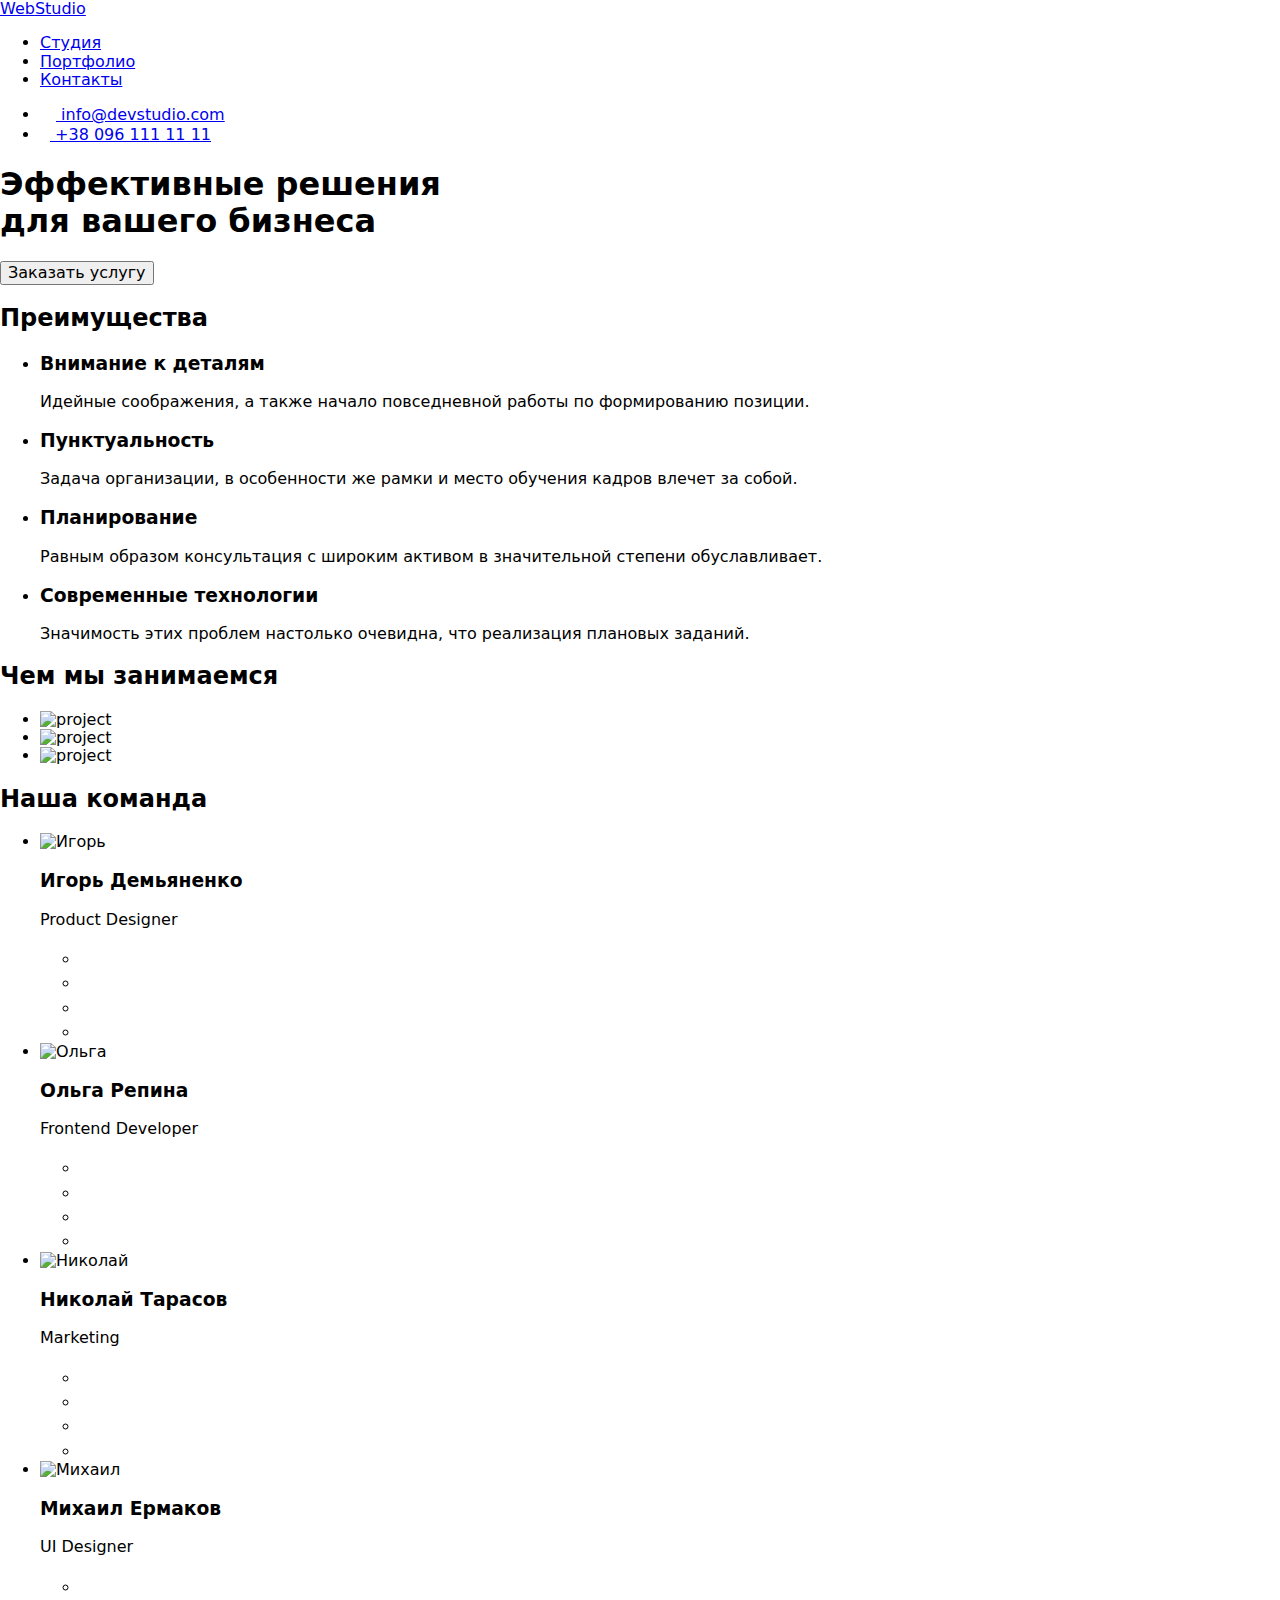
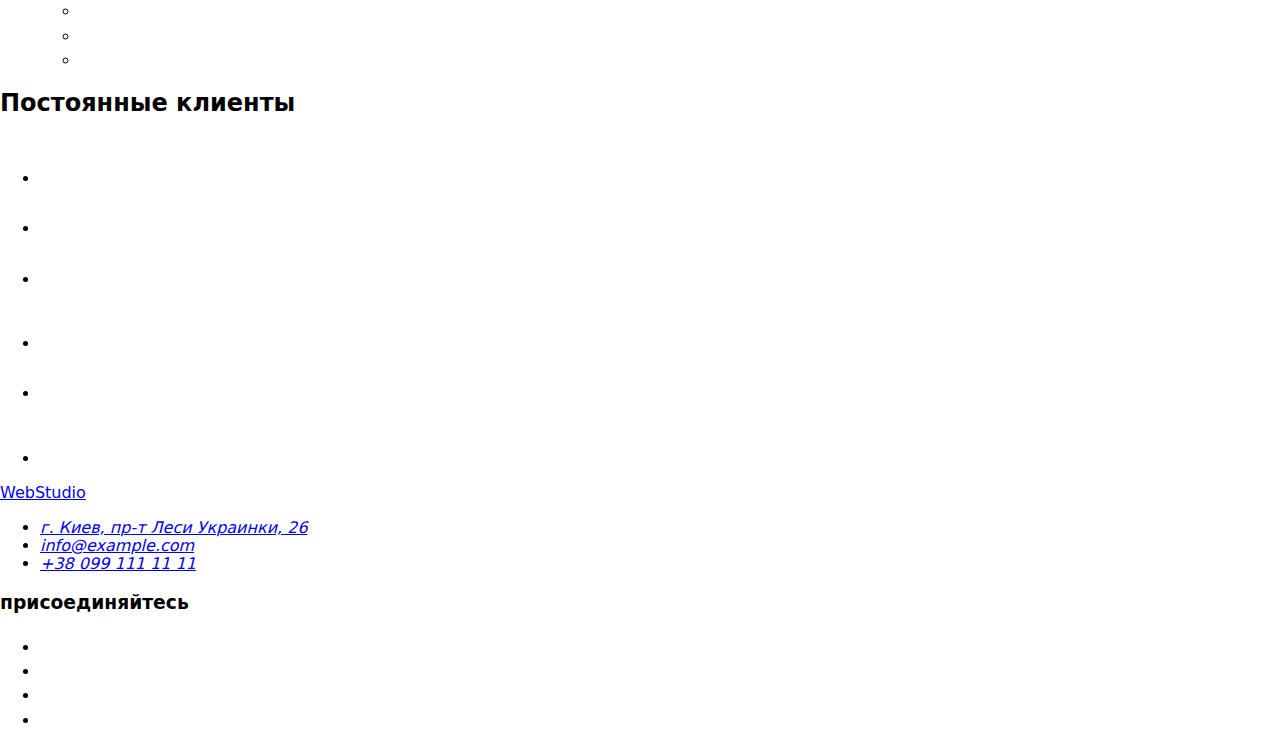
==== index.html @ c68d087f "Add files via upload" ====
<!DOCTYPE html>
<html lang="ru">
  <head>
    <meta charset="UTF-8" />
    <meta http-equiv="X-UA-Compatible" content="IE=edge" />
    <meta name="viewport" content="width=device-width, initial-scale=1.0" />
    <title>Студия</title>
    <link
      rel="stylesheet"
      href="https://cdnjs.cloudflare.com/ajax/libs/modern-normalize/1.0.0/modern-normalize.min.css"
    />
    <link rel="preconnect" href="https://fonts.googleapis.com" />
    <link rel="preconnect" href="https://fonts.gstatic.com" crossorigin />
    <link
      href="https://fonts.googleapis.com/css2?family=Raleway:wght@700&family=Roboto:wght@400;500;700;900&display=swap"
      rel="stylesheet"
    />
    <link rel="stylesheet" href="./css/styles.css" />
  </head>
  <body>
    <!--Header-->
    <header class="header-content">
      <div class="container nav">
        <nav class="header-nav">
          <a lang="en" class="logo" href="./index.html"><span class="logo-web">Web</span>Studio</a>

          <ul class="header-link list">
            <li class="item"><a class="link current" href="./index.html">Студия</a></li>
            <li class="item"><a class="link" href="./portfolio.html">Портфолио</a></li>
            <li class="item"><a class="link" href="./index.html">Контакты</a></li>
          </ul>
        </nav>

        <ul class="contact-link link">
          <li class="item item icon">
            <a class="link" href="mailto:info@devstudio.com">
              <svg class="icon-mail" width="16" height="12">
                <use href="./images/icons.svg#icon-mail"></use>
              </svg>
              info@devstudio.com
            </a>
          </li>

          <li class="item item icon">
            <a class="link" href="tel:+380961111111">
              <svg class="icon-tel" width="10" height="16">
                <use href="./images/icons.svg#icon-smartphone"></use>
              </svg>
              +38 096 111 11 11
            </a>
          </li>
        </ul>
      </div>
    </header>
    <main>
      <!--секция 1-->
      <section class="section hero">
        <div class="container">
          <h1 class="hero-title">
            Эффективные решения <br />
            для вашего бизнеса
          </h1>
          <button class="hero-button" type="button">Заказать услугу</button>
        </div>
      </section>

      <!--секция 2-->

      <!--преимущества-->

      <section class="section skill">
        <h2 class="visually-hidden">Преимущества</h2>

        <div class="container skill">
          <ul class="skill-list list">
            <li class="skill-box">
              <h3 class="skill-title">Внимание к деталям</h3>
              <p class="skill-text">
                Идейные соображения, а также начало повседневной работы по формированию позиции.
              </p>
            </li>

            <li class="skill-box">
              <h3 class="skill-title">Пунктуальность</h3>
              <p class="skill-text">
                Задача организации, в особенности же рамки и место обучения кадров влечет за собой.
              </p>
            </li>

            <li class="skill-box">
              <h3 class="skill-title">Планирование</h3>
              <p class="skill-text">
                Равным образом консультация с широким активом в значительной степени обуславливает.
              </p>
            </li>

            <li class="skill-box">
              <h3 class="skill-title">Современные технологии</h3>
              <p class="skill-text">
                Значимость этих проблем настолько очевидна, что реализация плановых заданий.
              </p>
            </li>
          </ul>
        </div>
      </section>
      <!--секция 3-->
      <section class="section work">
        <div class="container work">
          <h2 class="work-title">Чем мы занимаемся</h2>

          <ul class="work-list list">
            <li class="work-image">
              <img src="./images/img1.jpg" alt="project" width="370" height="294" />
            </li>
            <li class="work-image">
              <img src="./images/img2.jpg" alt="project" width="370" height="294" />
            </li>
            <li class="work-image">
              <img src="./images/img3.jpg" alt="project" width="370" height="294" />
            </li>
          </ul>
        </div>
      </section>

      <!--секция 4-->
      <section class="section team">
        <div class="container">
          <h2 class="work-title">Наша команда</h2>
          <ul class="team-list list">
            <li class="team-worker">
              <img src="./images/photo1.jpg" alt="Игорь" width="270" height="260" />
              <div class="team-context">
                <h3 class="team-name">Игорь Демьяненко</h3>
                <p class="team-job">Product Designer</p>
                <ul class="team-social-icons list">
                  <li>
                    <a class="social-link-icon" href="">
                      <svg class="social-icon" width="20px" height="20px">
                        <use href="./images/icons.svg#icon-instagram"></use>
                      </svg>
                    </a>
                  </li>
                  <li>
                    <a class="social-link-icon" href="">
                      <svg class="social-icon" width="20px" height="20px">
                        <use href="./images/icons.svg#icon-twitter"></use>
                      </svg>
                    </a>
                  </li>
                  <li>
                    <a class="social-link-icon" href="">
                      <svg class="social-icon" width="20px" height="20px">
                        <use href="./images/icons.svg#icon-facebook"></use>
                      </svg>
                    </a>
                  </li>
                  <li>
                    <a class="social-link-icon" href="">
                      <svg class="social-icon" width="20px" height="20px">
                        <use href="./images/icons.svg#icon-linkedin"></use>
                      </svg>
                    </a>
                  </li>
                </ul>
              </div>
            </li>
            <li class="team-worker">
              <img src="./images/photo2.jpg" alt="Ольга" width="270" height="260" />
              <div class="team-context">
                <h3 class="team-name">Ольга Репина</h3>
                <p class="team-job">Frontend Developer</p>
                <ul class="team-social-icons list">
                  <li>
                    <a class="social-link-icon" href="">
                      <svg class="social-icon" width="20px" height="20px">
                        <use href="./images/icons.svg#icon-instagram"></use>
                      </svg>
                    </a>
                  </li>
                  <li>
                    <a class="social-link-icon" href="">
                      <svg class="social-icon" width="20px" height="20px">
                        <use href="./images/icons.svg#icon-twitter"></use>
                      </svg>
                    </a>
                  </li>
                  <li>
                    <a class="social-link-icon" href="">
                      <svg class="social-icon" width="20px" height="20px">
                        <use href="./images/icons.svg#icon-facebook"></use>
                      </svg>
                    </a>
                  </li>
                  <li>
                    <a class="social-link-icon" href="">
                      <svg class="social-icon" width="20px" height="20px">
                        <use href="./images/icons.svg#icon-linkedin"></use>
                      </svg>
                    </a>
                  </li>
                </ul>
              </div>
            </li>
            <li class="team-worker">
              <img src="./images/photo3.jpg" alt="Николай" width="270" height="260" />
              <div class="team-context">
                <h3 class="team-name">Николай Тарасов</h3>
                <p class="team-job">Marketing</p>
                <ul class="team-social-icons list">
                  <li>
                    <a class="social-link-icon" href="">
                      <svg class="social-icon" width="20px" height="20px">
                        <use href="./images/icons.svg#icon-instagram"></use>
                      </svg>
                    </a>
                  </li>
                  <li>
                    <a class="social-link-icon" href="">
                      <svg class="social-icon" width="20px" height="20px">
                        <use href="./images/icons.svg#icon-twitter"></use>
                      </svg>
                    </a>
                  </li>
                  <li>
                    <a class="social-link-icon" href="">
                      <svg class="social-icon" width="20px" height="20px">
                        <use href="./images/icons.svg#icon-facebook"></use>
                      </svg>
                    </a>
                  </li>
                  <li>
                    <a class="social-link-icon" href="">
                      <svg class="social-icon" width="20px" height="20px">
                        <use href="./images/icons.svg#icon-linkedin"></use>
                      </svg>
                    </a>
                  </li>
                </ul>
              </div>
            </li>
            <li class="team-worker">
              <img src="./images/photo4.jpg" alt="Михаил" width="270" height="260" />
              <div class="team-context">
                <h3 class="team-name">Михаил Ермаков</h3>
                <p class="team-job">UI Designer</p>
                <ul class="team-social-icons list">
                  <li>
                    <a class="social-link-icon" href="">
                      <svg class="social-icon" width="20" height="20">
                        <use href="./images/icons.svg#icon-instagram"></use>
                      </svg>
                    </a>
                  </li>
                  <li>
                    <a class="social-link-icon" href="">
                      <svg class="social-icon" width="20" height="20">
                        <use href="./images/icons.svg#icon-twitter"></use>
                      </svg>
                    </a>
                  </li>
                  <li>
                    <a class="social-link-icon" href="">
                      <svg class="social-icon" width="20" height="20">
                        <use href="./images/icons.svg#icon-facebook"></use>
                      </svg>
                    </a>
                  </li>
                  <li>
                    <a class="social-link-icon" href="">
                      <svg class="social-icon" width="20" height="20">
                        <use href="./images/icons.svg#icon-linkedin"></use>
                      </svg>
                    </a>
                  </li>
                </ul>
              </div>
            </li>
          </ul>
        </div>
      </section>

      <section class="section clients">
        <div class="container">
          <h2 class="work-title">Постоянные клиенты</h2>
          <ul class="list clients-icon-list">
            <li class="clients-icon-item">
              <a class="clients-icon-link" href="" aria-label="icon-company1">
                <svg class="clients-icon" width="41" height="46">
                  <use href="./images/icons.svg#icon-company1"></use>
                </svg>
              </a>
            </li>
            <li class="clients-icon-item">
              <a class="clients-icon-link" href="" aria-label="icon-company2"
                ><svg class="clients-icon" width="41" height="46">
                  <use href="./images/icons.svg#icon-company2"></use>
                </svg>
              </a>
            </li>
            <li class="clients-icon-item">
              <a class="clients-icon-link" href="" aria-label="icon-company3"
                ><svg class="clients-icon" width="41" height="46">
                  <use href="./images/icons.svg#icon-company3"></use>
                </svg>
              </a>
            </li>
            <li class="clients-icon-item">
              <a class="clients-icon-link" href="" aria-label="icon-company4"
                ><svg class="clients-icon" width="106" height="60">
                  <use href="./images/icons.svg#icon-company4"></use>
                </svg>
              </a>
            </li>
            <li class="clients-icon-item">
              <a class="clients-icon-link" href="" aria-label="icon-company5"
                ><svg class="clients-icon" width="41" height="46">
                  <use href="./images/icons.svg#icon-company5"></use>
                </svg>
              </a>
            </li>
            <li class="clients-icon-item">
              <a class="clients-icon-link" href="" aria-label="icon-company6"
                ><svg class="clients-icon" width="106" height="60">
                  <use href="./images/icons.svg#icon-company6"></use>
                </svg>
              </a>
            </li>
          </ul>
        </div>
      </section>

    </main>

    <!--Footer-->
    <footer class="footer-content">
      <div class="footer-container">
      <div class="footer-adress">
        <a lang="en" class="logo" href="./index.html"><span class="logo-web">Web</span>Studio</a>
        <address class="address">
          <ul class="footer-link list">
            <li class="item">
              <a
                class="map-link"
                href="https://goo.gl/maps/piqngm7oDQpEDh6u6"
                target="_blank"
                rel="noopener nofollow noreferrer"
                >г. Киев, пр-т Леси Украинки, 26
              </a>
            </li>
            <li class="item">
              <a class="link" href="mailto:info@example.com">info@example.com</a>
            </li>
            <li class="item"><a class="link" href="tel:+380991111111">+38 099 111 11 11</a></li>
          </ul>
        </address>
      </div>

        <div class="footer-social-thumb">
          <h3 class="footer-social-title">присоединяйтесь</h3>
          <ul class="footer-social-links list">
            <li class="footer-social-link">
              <a class="footer-link-icon" href="">
                <svg class="social-icon" width="20px" height="20px">
                  <use href="./images/icons.svg#icon-instagram"></use>
                </svg>
              </a>
            </li>
            <li class="footer-social-link">
              <a class="footer-link-icon" href="">
                <svg class="social-icon" width="20px" height="20px">
                  <use href="./images/icons.svg#icon-twitter"></use>
                </svg>
              </a>
            </li>
            <li class="footer-social-link">
              <a class="footer-link-icon" href="">
                <svg class="social-icon" width="20px" height="20px">
                  <use href="./images/icons.svg#icon-facebook"></use>
                </svg>
              </a>
            </li>
            <li class="footer-social-link">
              <a class="footer-link-icon" href="" aria-label="icon-linkedin">
                <svg class="social-icon" width="20px" height="20px">
                  <use href="./images/icons.svg#icon-linkedin"></use>
                </svg>
              </a>
            </li>
          </ul>
        </div>

      </div>
    </footer>
  </body>
</html>
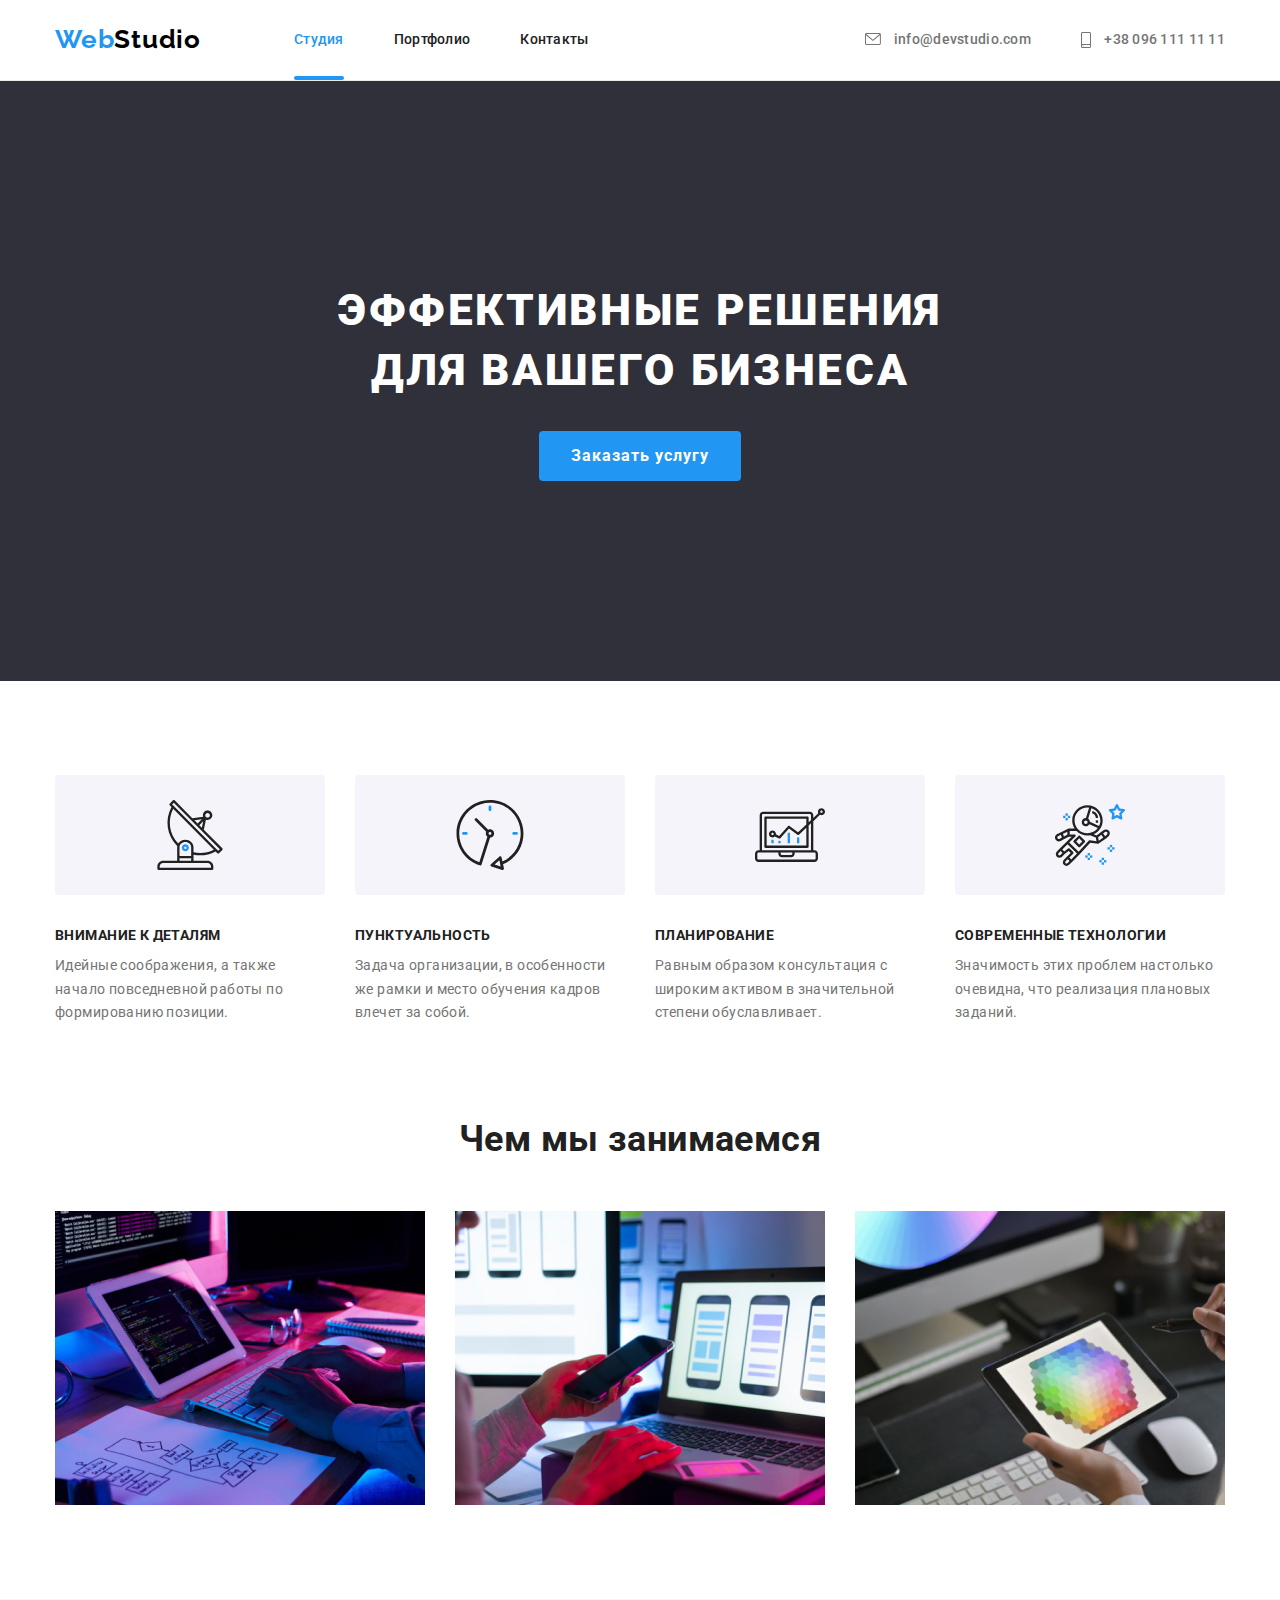
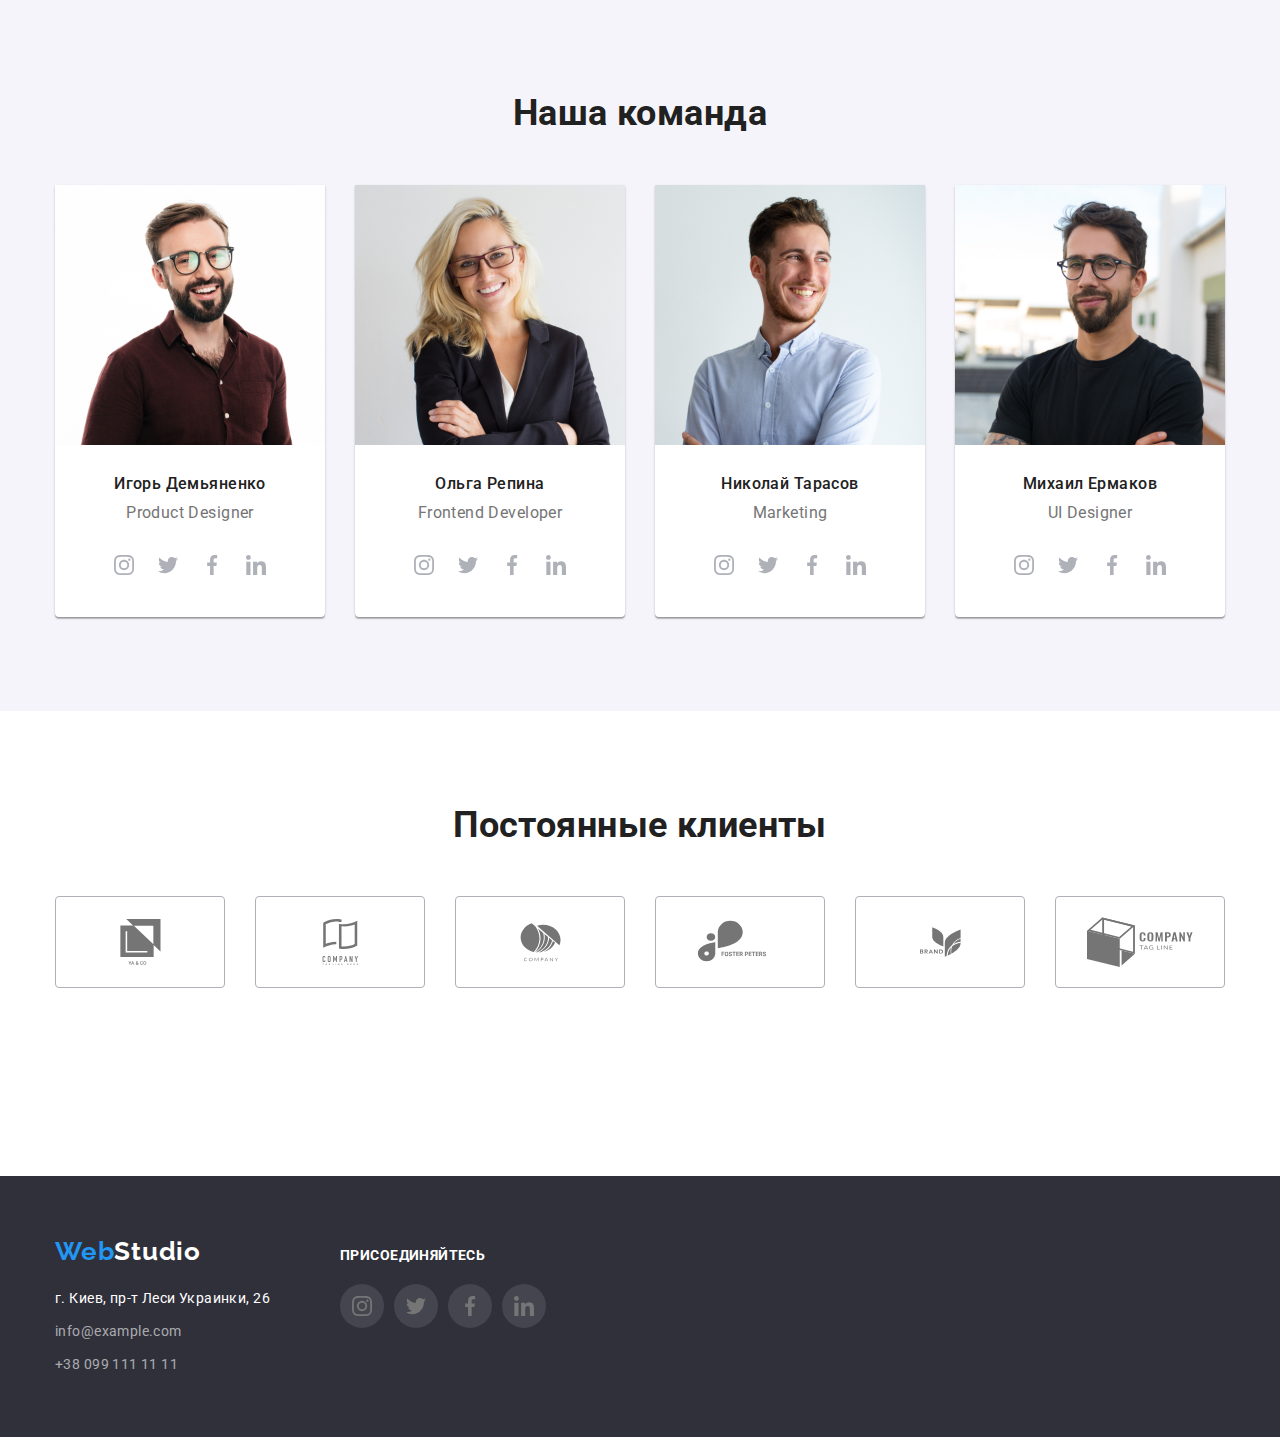
==== commit 25d57fd8: "зробив підкреслювання" ====
--- a/index.html
+++ b/index.html
@@ -25,7 +25,7 @@
           <a lang="en" class="logo" href="./index.html"><span class="logo-web">Web</span>Studio</a>
 
           <ul class="header-link list">
-            <li class="item"><a class="link current" href="./index.html">Студия</a></li>
+            <li class="item is-active"><a class="link current" href="./index.html">Студия</a></li>
             <li class="item"><a class="link" href="./portfolio.html">Портфолио</a></li>
             <li class="item"><a class="link" href="./index.html">Контакты</a></li>
           </ul>
--- a/css/styles.css
+++ b/css/styles.css
@@ -0,0 +1,763 @@
+:root {
+    --primary-text-color: #757575;
+    --secondary-text-color: #ffffff;
+    --title-text-color: #212121;
+    --first-bcg-color: #2f303a;
+    --second-bcg-color: #f5f4fa;
+    --link-color: #2196f3;
+    --third-text-color: rgba(255, 255, 255, 0.6);
+    --first-logo-color: #2196f3;
+    --second-logo-color: #000000;
+    --main-border-color: #ececec;
+    --secondary-border-color: #eeeeee;
+    --main-icon-color: #afb1b8;
+}
+
+
+body {
+    font-family: 'Roboto', sans-serif;
+    font-size: 14px;
+    letter-spacing: 0.03em;
+    background-color: var(--secondary-text-color);
+    color: var(--primary-text-color);
+}
+
+
+
+
+h1,
+h2,
+h3,
+h4,
+h5,
+h6,
+p {
+    margin-top: 0;
+    margin-bottom: 0;
+}
+
+img {
+    display: block;
+    max-width: 100%;
+    height: auto;
+}
+
+
+.list {
+    list-style: none;
+    padding-left: 0;
+    margin: 0;
+}
+
+.link {
+    text-decoration: none;
+}
+
+/* container */
+
+.container {
+    width: 1200px;
+    margin: 0 auto;
+    padding: 0 15px;
+}
+
+/* section */
+.section {
+    padding-top: 94px;
+    padding-bottom: 94px;
+}
+
+/* header */
+
+.header-content {
+    border-bottom: 1px solid var(--main-border-color);
+}
+
+.header-content .logo {
+
+    font-family: 'Raleway';
+    font-weight: 700;
+    font-size: 26px;
+    line-height: 1.19;
+    /* identical to box height */
+    letter-spacing: 0.03em;
+    text-decoration: none;
+    color: var(--second-logo-color);
+    margin-right: 93px;
+    padding-top: 24px;
+    padding-bottom: 25px;
+}
+
+
+.logo-web {
+    color: var(--first-logo-color);
+    
+}
+
+.header-nav {
+    display: flex;
+    margin-right: auto;
+ 
+  
+    }
+
+
+.container.nav {
+    display: flex;
+    align-items: center;
+}
+
+
+.header-link {
+    align-items: center;
+    display: flex;
+    
+}
+
+.header-link,
+.contact-link {
+    list-style: none;
+}
+
+
+.header-content .link :hover,
+.header-content .link :focus{
+    color: var(--link-color);
+}
+
+
+.header-link .link {
+    display: block;
+    text-decoration: none;
+    font-weight: 500;
+
+    line-height: 1.14;
+    letter-spacing: 0.02em;
+    color: var(--title-text-color);
+    margin-right: auto;
+    padding-top: 32px;
+    padding-bottom: 32px;
+    
+}
+
+
+.header-link .link.current {
+    color: var(--link-color);
+    
+}
+
+.header-link>.item.item:nth-child(-n+2) {
+    margin-right: 50px;
+}
+
+.item.is-active {
+    position: relative;
+  }
+
+.contact-link {
+    display: flex;
+    padding-left: 0px;
+    margin: 0px;
+    align-items: center
+
+   }
+
+.contact-link .link {
+    display: block;
+    text-decoration: none;
+    font-weight: 500;
+
+    line-height: 1.14;
+    letter-spacing: 0.02em;
+  color: var(--primary-text-color);
+    
+}
+
+.contact-link>.item.item:nth-child(1) {
+    margin-right: 50px;
+}
+
+.icon-mail {
+    vertical-align: -1px;
+
+    width: 16px;
+    height: 12px;
+    margin-right: 10px;
+    fill: currentColor;
+
+}
+
+  
+  .icon-tel {
+    vertical-align: bottom;
+
+    width: 10px;
+
+    height: 16px;
+    margin-right: 10px;
+    fill: currentColor;
+}
+
+.link.current::after {
+    position: absolute;
+    content: '';
+  
+    bottom: 0px;
+    left: 0;
+    border-radius: 2px;
+  
+    width: 100%;
+    height: 4px;
+  
+    background-color: var(--link-color);
+  }
+
+
+ 
+
+/* main */
+.visually-hidden {
+    position: absolute;
+    width: 1px;
+    height: 1px;
+    margin: -1px;
+    border: 0;
+    padding: 0;
+
+    white-space: nowrap;
+    clip-path: inset(100%);
+    clip: rect(0 0 0 0);
+    overflow: hidden;
+}
+
+/* buttons */
+
+
+.buttons {
+    list-style: none;
+    display: flex;
+    justify-content: center;
+    margin-bottom: 50px;
+}
+
+.buttons>.item:nth-child(n + 2) {
+    margin-left: 8px;
+}
+
+
+.buttons .button {
+    cursor: pointer;
+    text-decoration: none;
+    font-family: inherit;
+    font-style: normal;
+    font-weight: 500;
+    font-size: 16px;
+    line-height: 1.62;
+    border-radius: 4px;
+    border: transparent;
+
+    text-align: center;
+   
+    background-color: var(--second-bcg-color);
+    color: var(--title-text-color);
+}
+
+
+.buttons .button:hover,
+.buttons .button:focus {
+    background-color: var(--link-color);
+    color: var(--secondary-text-color);
+}
+
+.buttons .button.active {
+    background-color: var(--link-color);
+        color: var(--secondary-text-color);
+}
+
+.button.active {
+    width: 73px;
+    height: 38px;
+    left: 495px;
+    top: 174px;
+}
+
+.button.web {
+    width: 128px;
+    height: 38px;
+    left: 576px;
+    top: 174px;
+}
+
+.button.app {
+    width: 145px;
+    height: 38px;
+    left: 712px;
+    top: 174px;
+}
+
+.button.design {
+    width: 103px;
+    height: 38px;
+    left: 865px;
+    top: 174px;
+}
+
+.button.marketing {
+    width: 130px;
+    height: 38px;
+    left: 976px;
+    top: 174px;
+}
+
+/* projects */
+
+
+
+.project-list {
+    list-style: none;
+    display: flex;
+    flex-wrap: wrap;
+}
+
+.project-card {
+ width: 370px;
+}
+
+.project-card:nth-child(-n + 6) {
+    margin-bottom: 30px;
+}
+
+
+.project-card:nth-child(3n + 2) {
+    margin-left: 30px;
+    margin-right: 30px;
+}
+
+.project-title {
+    margin-bottom: 4px;
+    margin-right: auto;
+    font-size: 18px;
+    line-height: 2;
+    letter-spacing: 0.06em;
+    color: var(--title-text-color);
+}
+
+.project-box {
+    padding: 20px 24px;
+    border: 1px solid var(--secondary-border-color);
+    border-top: none;
+}
+
+.project-text {
+    margin-right: auto;
+    font-size: 16px;
+    line-height: 1.87;
+    
+    
+}
+
+.section.hero {
+    background-color: #2f303a;
+    text-align: center;
+    padding: 200px 0;
+    max-width: 1600px;
+    
+    margin-left: auto;
+    margin-right: auto;
+    background-image: linear-gradient(rgba(47, 48, 58, 0.4), rgba(47, 48, 58, 0.4)), url(https://github.com/MicRedd1985/goit-markup-hw-04/blob/main/images/Img.jpg?raw=true ); 
+  
+    background-repeat: no-repeat;
+    background-position: center;
+    background-size: cover;
+  
+}
+
+.hero .hero-title {
+    margin-bottom: 30px;
+    font-weight: 900;
+    font-size: 44px;
+    line-height: 1.36;
+   
+    text-align: center;
+    letter-spacing: 0.06em;
+    text-transform: uppercase;
+    color: var(--secondary-text-color);
+}
+
+
+.hero .hero-button {
+    cursor: pointer;
+    font-weight: 700;
+    font-size: 16px;
+    line-height: 1.87;
+    /* identical to box height, or 188% */
+    padding: 10px 32px;
+    
+   
+
+
+    align-items: center;
+    text-align: bcenter;
+    letter-spacing: 0.06em;
+    color: var(--secondary-text-color);
+    background-color: var(--link-color);
+    border-radius: 4px;
+    border: none;
+}
+
+
+.hero-button:hover,
+.hero-button:focus {
+    background-color: #188ce8;
+    box-shadow: 0px 4px 4px rgba(0, 0, 0, 0.15);
+
+}
+
+/* skills */
+
+.skill-list {
+    list-style: none;
+    display: flex;
+}
+
+.skill-box::before {
+    content: '';
+    display: inline-block;
+    width: 270px;
+    height: 120px;
+    margin-bottom: 30px;
+  
+  
+    border-radius: 4px;
+    background-color: var(--second-bcg-color);
+  
+  
+    background-repeat: no-repeat;
+    background-position: center;
+  }
+  
+  
+  .skill-box:nth-child(1)::before {
+    background-image: url(../images/antenna.svg);
+  }
+  
+  
+  .skill-box:nth-child(2)::before {
+    background-image: url(../images/clock.svg);
+  }
+  
+  
+  .skill-box:nth-child(3)::before {
+    background-image: url(../images/diagram.svg);
+  }
+  
+  
+  .skill-box:nth-child(4)::before {
+    background-image: url(../images/astronaut.svg);
+  }
+  
+
+.skill-box:not(:last-child) {
+    margin-right: 30px;
+}
+
+.skill-list .skill-title {
+    margin-bottom: 10px;
+
+    font-size: 14px;
+    line-height: 1.14;
+    
+    text-transform: uppercase;
+    color: var(--title-text-color);
+}
+
+
+.skill-list .skill-text {
+     
+    line-height: 1.71;
+
+   }
+
+
+.work-title {
+       font-weight: 700;
+       font-size: 36px;
+       line-height: 1.16;
+       text-align: center;
+        margin-bottom: 50px;
+
+       color: var(--title-text-color);
+   }
+
+
+/* works */
+
+.section.work {
+    padding-top: 0;
+}
+
+.work-list {
+    list-style: none;
+    display: flex;
+}
+.work-image:nth-child(2) {
+    margin-right: 30px;
+    margin-left: 30px;
+}
+
+
+  /* team */
+
+
+.team {
+    background-color: var(--second-bcg-color);
+}
+
+
+.team .team-list {
+    list-style: none;
+    display: flex;
+}
+
+.team-worker {
+    border-radius: 0px 0px 4px 4px;
+    box-shadow: 0px 1px 3px rgba(0, 0, 0, 0.12), 0px 1px 1px rgba(0, 0, 0, 0.14),
+        0px 2px 1px rgba(0, 0, 0, 0.2);
+    background-color: var(--secondary-text-color);
+}
+
+.team-worker:nth-child(-n + 3) {
+    margin-right: 30px;
+}
+
+.team-context {
+    padding-top: 30px;
+    padding-bottom: 30px;
+}
+
+.team .team-title {
+    margin-bottom: 50px;
+    font-weight: 700;
+    font-size: 36px;
+    line-height: 1.16;
+    text-align: center;
+    letter-spacing: 0.03em;
+    color: var(--title-text-color);
+}
+
+
+
+.team .team-name {
+    font-weight: 500;
+    font-size: 16px;
+    line-height: 1.18;
+    /* identical to box height */
+    text-align: center;
+    color: var(--title-text-color);
+    margin-top: 0;
+    margin-bottom: 10px;
+}
+
+
+.team .team-job {
+    
+    font-size: 16px;
+    line-height: 1.18;
+    /* identical to box height */
+
+
+    text-align: center;
+    
+}
+
+.team-social-icons {
+    display: flex;
+    
+    height: 44px;
+    margin-top: 20px;
+    
+    padding: 0;
+    justify-content: center;
+  }
+  .social-link-icon {
+    display: flex;
+    justify-content: center;
+    align-items: center;
+    width: 44px;
+    height: 44px;
+    border-radius: 50%;
+    color: var(--main-icon-color);
+    
+  }
+  .social-icon {
+    fill: currentColor;
+  }
+  .social-link-icon:hover,
+  .social-link-icon:focus {
+    background-color: #2196f3;
+    color: #ffffff;
+  }
+
+  /*our clients*/
+
+  .clients-icon-list {
+    display: flex;
+    font-size: 36px;
+    line-height: 1.16;
+    margin-top: 50px;
+    margin-bottom: 94px;
+    padding: 0;
+    text-align: center;
+  }
+  .clients-icon-item:not(:last-child) {
+    margin-right: 30px;
+  }
+
+  .clients-icon-link {
+    display: flex;
+    box-sizing: border-box;
+    justify-content: center;
+    align-items: center;
+    width: 170px;
+    height: 92px;
+    border: 1px solid #afb1b8;
+    border-radius: 4px;
+    color: var(----main-icon-color);
+  }
+  .clients-icon {
+    fill: currentColor;
+  }
+  .clients-icon-link:hover,
+  .clients-icon-link:focus {
+    color: var(--secondary-text-color);
+    background-color: var(--link-color);
+  }
+ 
+
+  
+/* footer */
+
+
+.footer-link {
+    list-style: none;
+}
+.footer-content {
+    padding-top: 60px;
+    padding-bottom: 60px;
+    background-color: var(--first-bcg-color);
+    display: flex
+}
+
+.footer-container {
+    width: 1200px;
+    margin: 0 auto;
+    padding: 0 15px;
+    display: flex;
+    align-items: baseline;
+}
+
+
+
+.footer-link .link:hover,
+.footer-link .link:focus {
+    color: var(--link-color);
+}
+
+
+.address {
+    font-style: normal;
+    }
+
+
+.footer-link .link {
+    text-decoration: none;
+   display: flex;
+    
+    line-height: 1.71;
+   
+    color: rgba(255, 255, 255, 0.6);
+}
+
+.footer-link>.item:nth-child(-n + 2) {
+    margin-bottom: 9px;;
+}
+
+.map-link {
+    text-decoration: none;
+    font-weight: 400;
+    font-size: 14px;
+    line-height: 1.71;
+    letter-spacing: 0.03em;
+    color: var(--secondary-text-color);
+}
+
+
+
+
+
+.footer-content {
+    background-color: var(--first-bcg-color);
+}
+
+
+.footer-content .logo {
+    font-family: 'Raleway';
+    font-weight: 700;
+    font-size: 26px;
+    line-height: 1.19;
+    letter-spacing: 0.03em;
+    color: var(--secondary-text-color);
+    text-decoration: none;
+    display: inline-flex;
+    margin-bottom: 20px;
+}
+
+.btm-port .active {
+    background-color: var(--link-color);
+    color: var(--secondary-text-color);
+  }
+  
+.footer-social-thumb {
+    margin-left: 70px;
+  }
+  .footer-social-title {
+    font-weight: 700;
+    
+    font-size: 14px;
+    line-height: 1.14;
+    color: var(--secondary-text-color); 
+    margin-bottom: 20px;
+    text-transform: uppercase;
+  }
+  .footer-social-links {
+    display: flex;
+    width: 206px;
+    height: 44px;
+    align-items: baseline;
+    padding: 0;
+    justify-content: center;
+    
+  }
+  .footer-link-icon {
+    display: flex;
+    justify-content: center;
+    align-items: center;
+    width: 44px;
+    height: 44px;
+    border-radius: 50%;
+    color: var(----main-icon-color); 
+    background-color: rgba(255, 255, 255, 0.1);
+      }  
+      
+    .footer-social-link:not(:last-child) {
+    margin-right: 10px;
+  }
+  .footer-link-icon:hover,
+  .footer-link-icon:focus {
+    background-color: #2196f3;
+    color: #ffffff;
+  }
+
+  
+  
+  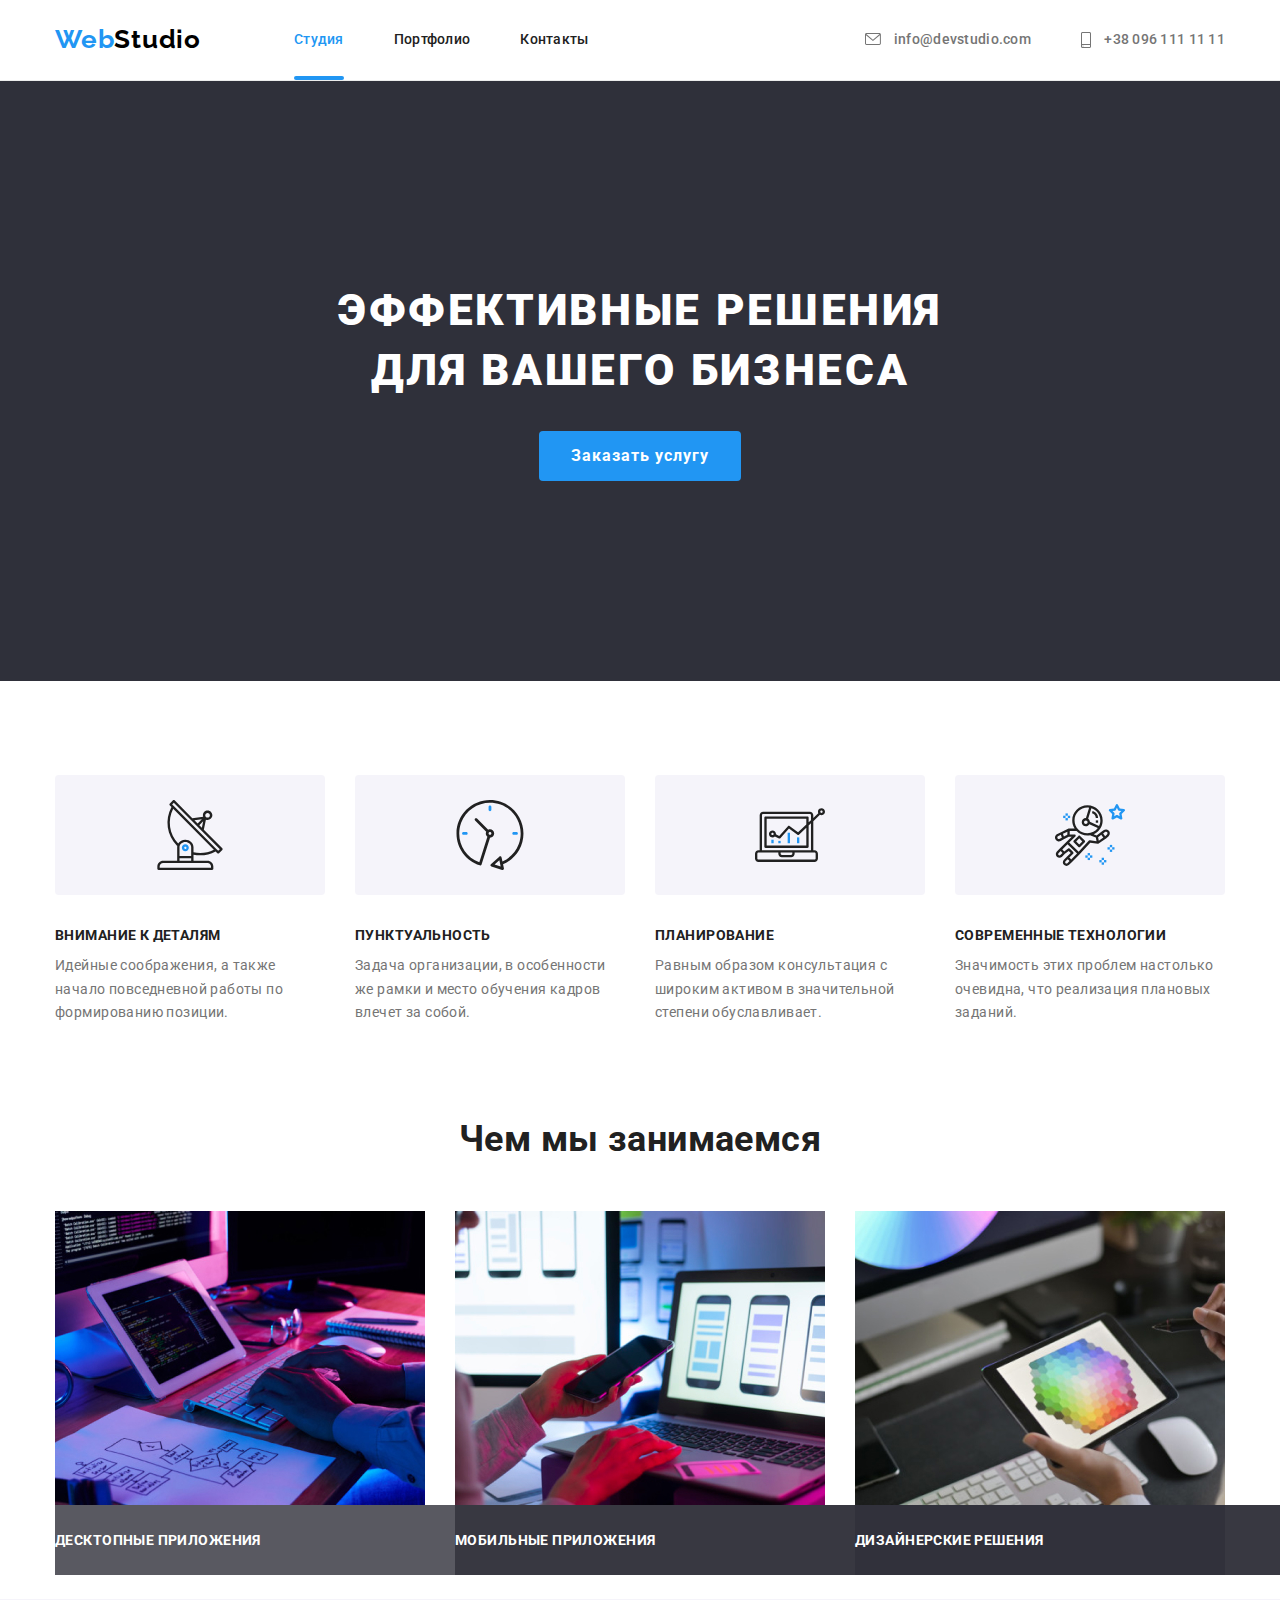
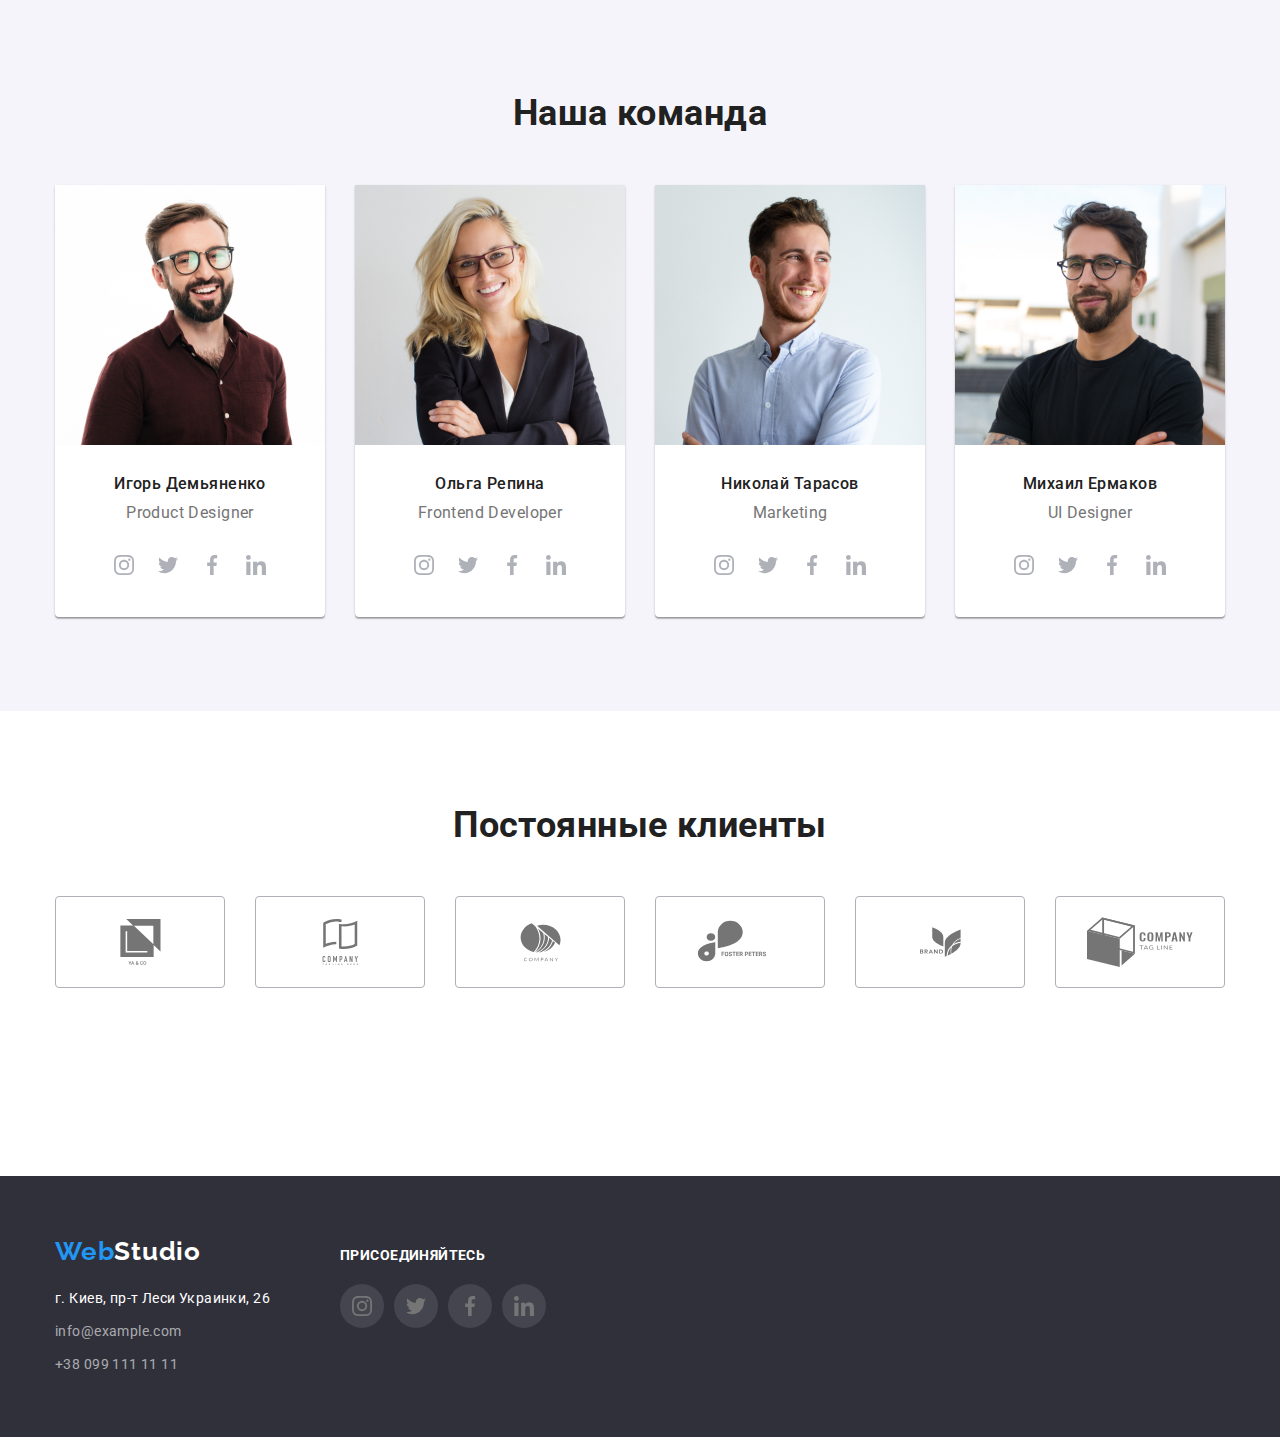
==== commit 43e8e481: "зміни" ====
--- a/index.html
+++ b/index.html
@@ -60,7 +60,19 @@
             Эффективные решения <br />
             для вашего бизнеса
           </h1>
-          <button class="hero-button" type="button">Заказать услугу</button>
+          <button class="hero-button" type="button" data-modal-open>Заказать услугу</button>
+        </div>
+        <div class="backdrop is-hidden" data-modal>
+          <div class="modal">
+            <button class="modal-button" type="button" data-modal-close>
+              <svg width="11" height="11" class="icon-close">
+                <use href="./images/close-icon.svg"></use>
+              </svg>
+            </button>
+            <p class="modal-text">
+              hello world
+            </p>
+          </div>
         </div>
       </section>
 
@@ -111,12 +123,15 @@
           <ul class="work-list list">
             <li class="work-image">
               <img src="./images/img1.jpg" alt="project" width="370" height="294" />
+              <p class="work-text">Десктопные приложения</p>
             </li>
             <li class="work-image">
               <img src="./images/img2.jpg" alt="project" width="370" height="294" />
+              <p class="work-text">Мобильные приложения</p>
             </li>
             <li class="work-image">
               <img src="./images/img3.jpg" alt="project" width="370" height="294" />
+              <p class="work-text">Дизайнерские решения</p>
             </li>
           </ul>
         </div>
@@ -334,26 +349,26 @@
     <!--Footer-->
     <footer class="footer-content">
       <div class="footer-container">
-      <div class="footer-adress">
-        <a lang="en" class="logo" href="./index.html"><span class="logo-web">Web</span>Studio</a>
-        <address class="address">
-          <ul class="footer-link list">
-            <li class="item">
-              <a
-                class="map-link"
-                href="https://goo.gl/maps/piqngm7oDQpEDh6u6"
-                target="_blank"
-                rel="noopener nofollow noreferrer"
-                >г. Киев, пр-т Леси Украинки, 26
-              </a>
-            </li>
-            <li class="item">
-              <a class="link" href="mailto:info@example.com">info@example.com</a>
-            </li>
-            <li class="item"><a class="link" href="tel:+380991111111">+38 099 111 11 11</a></li>
-          </ul>
-        </address>
-      </div>
+        <div class="footer-adress">
+          <a lang="en" class="logo" href="./index.html"><span class="logo-web">Web</span>Studio</a>
+          <address class="address">
+            <ul class="footer-link list">
+              <li class="item">
+                <a
+                  class="map-link"
+                  href="https://goo.gl/maps/piqngm7oDQpEDh6u6"
+                  target="_blank"
+                  rel="noopener nofollow noreferrer"
+                  >г. Киев, пр-т Леси Украинки, 26
+                </a>
+              </li>
+              <li class="item">
+                <a class="link" href="mailto:info@example.com">info@example.com</a>
+              </li>
+              <li class="item"><a class="link" href="tel:+380991111111">+38 099 111 11 11</a></li>
+            </ul>
+          </address>
+        </div>
 
         <div class="footer-social-thumb">
           <h3 class="footer-social-title">присоединяйтесь</h3>
@@ -390,6 +405,8 @@
         </div>
 
       </div>
+
     </footer>
+    <script src="./js/modal.js"></script>
   </body>
 </html>
--- a/css/styles.css
+++ b/css/styles.css
@@ -489,6 +489,29 @@
        color: var(--title-text-color);
    }
 
+   .work-list {
+    position: relative;
+  }
+  
+  .work-text {
+    position: absolute;
+  
+    display: flex;
+   
+    align-items: center;
+  
+  
+    width: 100%;
+    min-height: 70px;
+  
+    font-weight: 700;
+    line-height: 1.14px;
+  
+    text-transform: uppercase;
+  
+    color: var(--secondary-text-color);
+    background: rgba(47, 48, 58, 0.8);
+  }
 
 /* works */
 
@@ -759,5 +782,88 @@
   }
 
   
-  
-  +  /* modal button*/
+
+  .modal {
+    position: absolute;
+  
+    top: 0;
+    left: 0;
+    top: 50%;
+    left: 50%;
+    transform: translate(-50%, -50%);
+  
+    min-width: 528px;
+    min-height: 581px;
+  
+    padding: 40px;
+  
+    background-color: var(--secondary-text-color);
+    box-shadow: 0px 1px 3px rgba(0, 0, 0, 0.12), 0px 1px 1px rgba(0, 0, 0, 0.14),
+      0px 2px 1px rgba(0, 0, 0, 0.2);
+    border-radius: 4px;
+  }
+
+  
+  
+  .icon-close {
+    position: absolute;
+    top: 0;
+    right: 0;
+
+    transform: translate(-8px, 8px);
+
+    display: flex;
+    align-items: center;
+    justify-content: center;
+    width: 30px;
+    height: 30px;
+    padding: 0;
+    border: 1px solid rgba(0, 0, 0, 0.1);
+    border-radius: 50%;
+    background-color: var(--primery-white-coloc);
+    cursor: pointer;
+    box-shadow: 0px 1px 3px rgba(0, 0, 0, 0.12), 0px 1px 1px rgba(0, 0, 0, 0.14), 0px 2px 1px rgba(0, 0, 0, 0.2);
+    
+  }
+  
+  .modal-text {
+    font-family: 'Raleway';
+    font-weight: 700;
+    font-size: 44px;
+    line-height: 1.36;
+  
+    letter-spacing: 0.06em;
+    color: var(--second-logo-color);
+    box-shadow: 1px 2px 3px 3px rgba(0, 0, 0, 0.14);
+    border-radius: 4px;
+  }
+  
+  .backdrop {
+    position: fixed;
+    top: 0;
+    left: 0;
+  
+    z-index: 1;
+  
+    width: 100%;
+    height: 100%;
+  
+    background-color: rgba(0, 0, 0, 0.2);
+    transition: opacity 250ms cubic-bezier(0.4, 0, 0.2, 1);
+  }
+  
+  .backdrop.is-hidden {
+    opacity: 0;
+    pointer-events: none;
+  }
+
+  .set-card {
+    display: flex;
+    margin: calc(-1 * var(--indent) / 2);
+  }
+  
+  .set-item {
+    margin: calc(var(--indent) / 2);
+    flex-basis: calc((100% - var(--indent) * var(--items)) / var(--amount));
+  }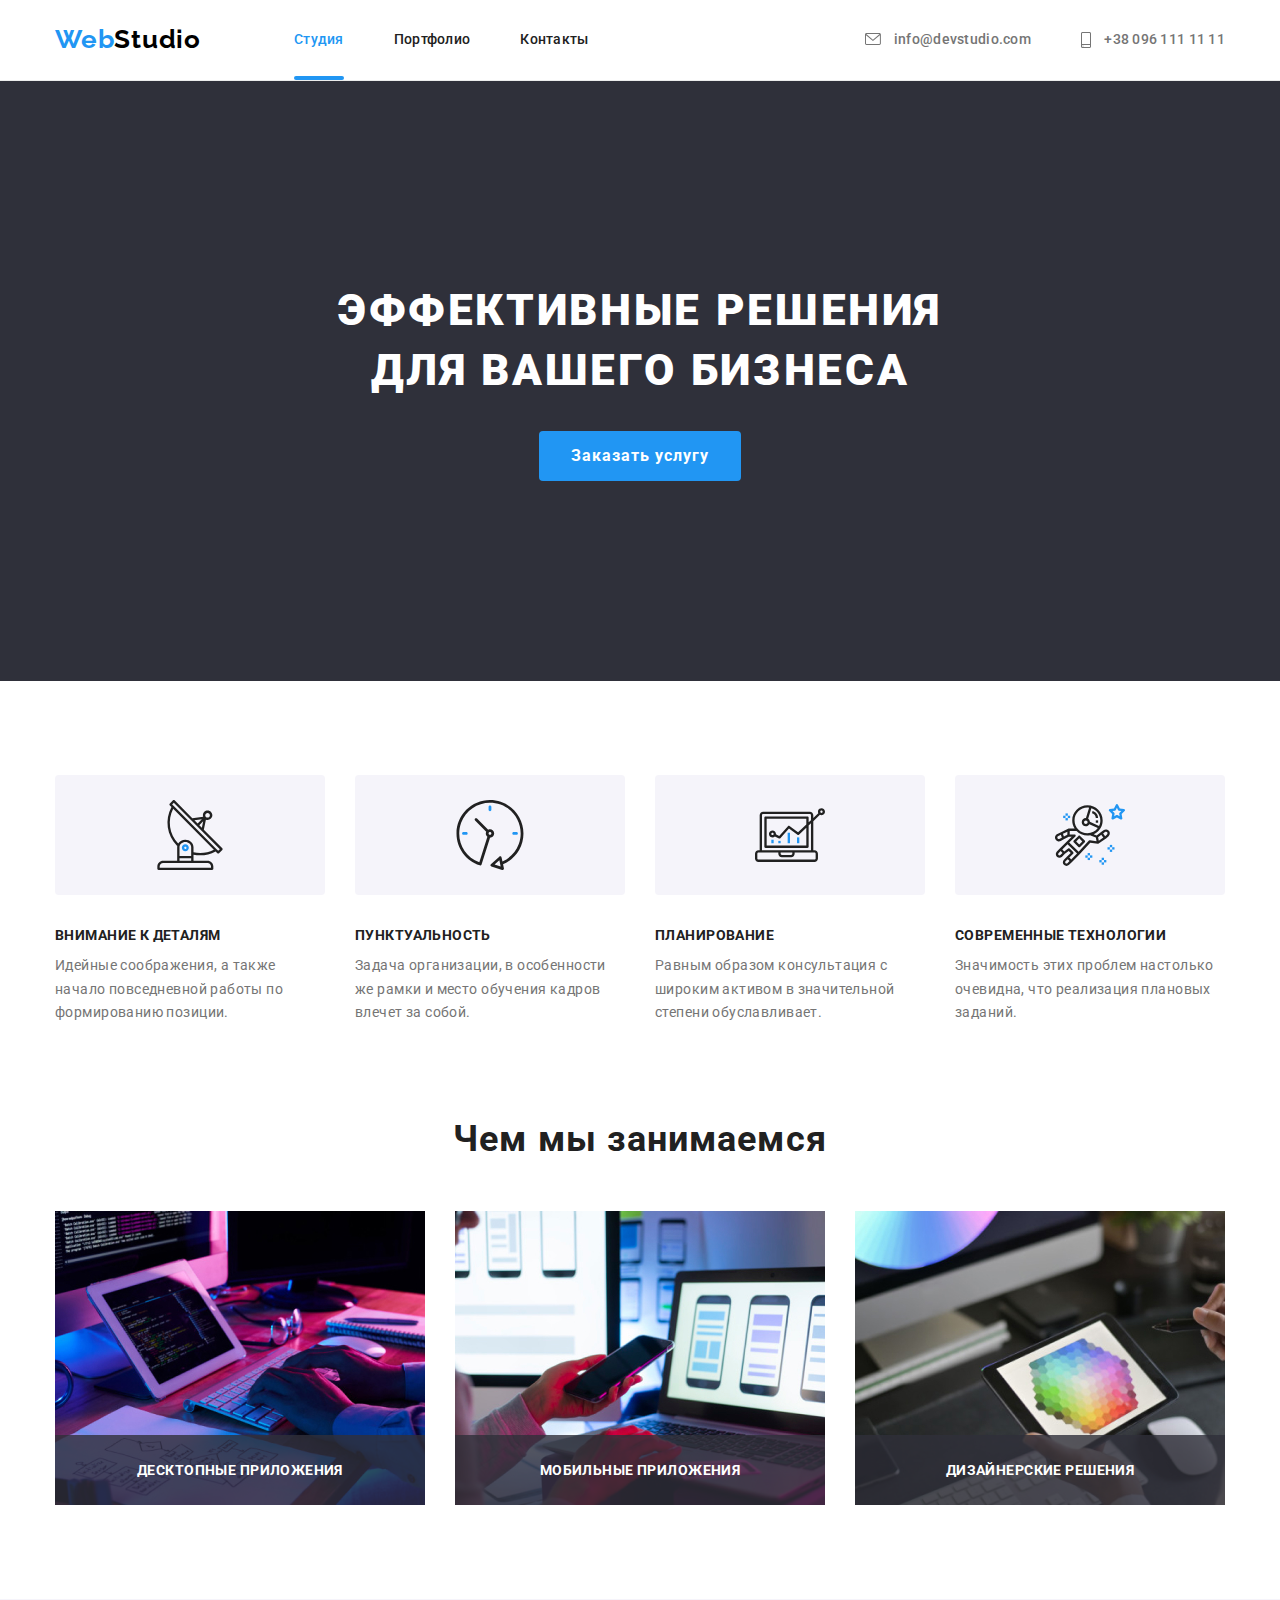
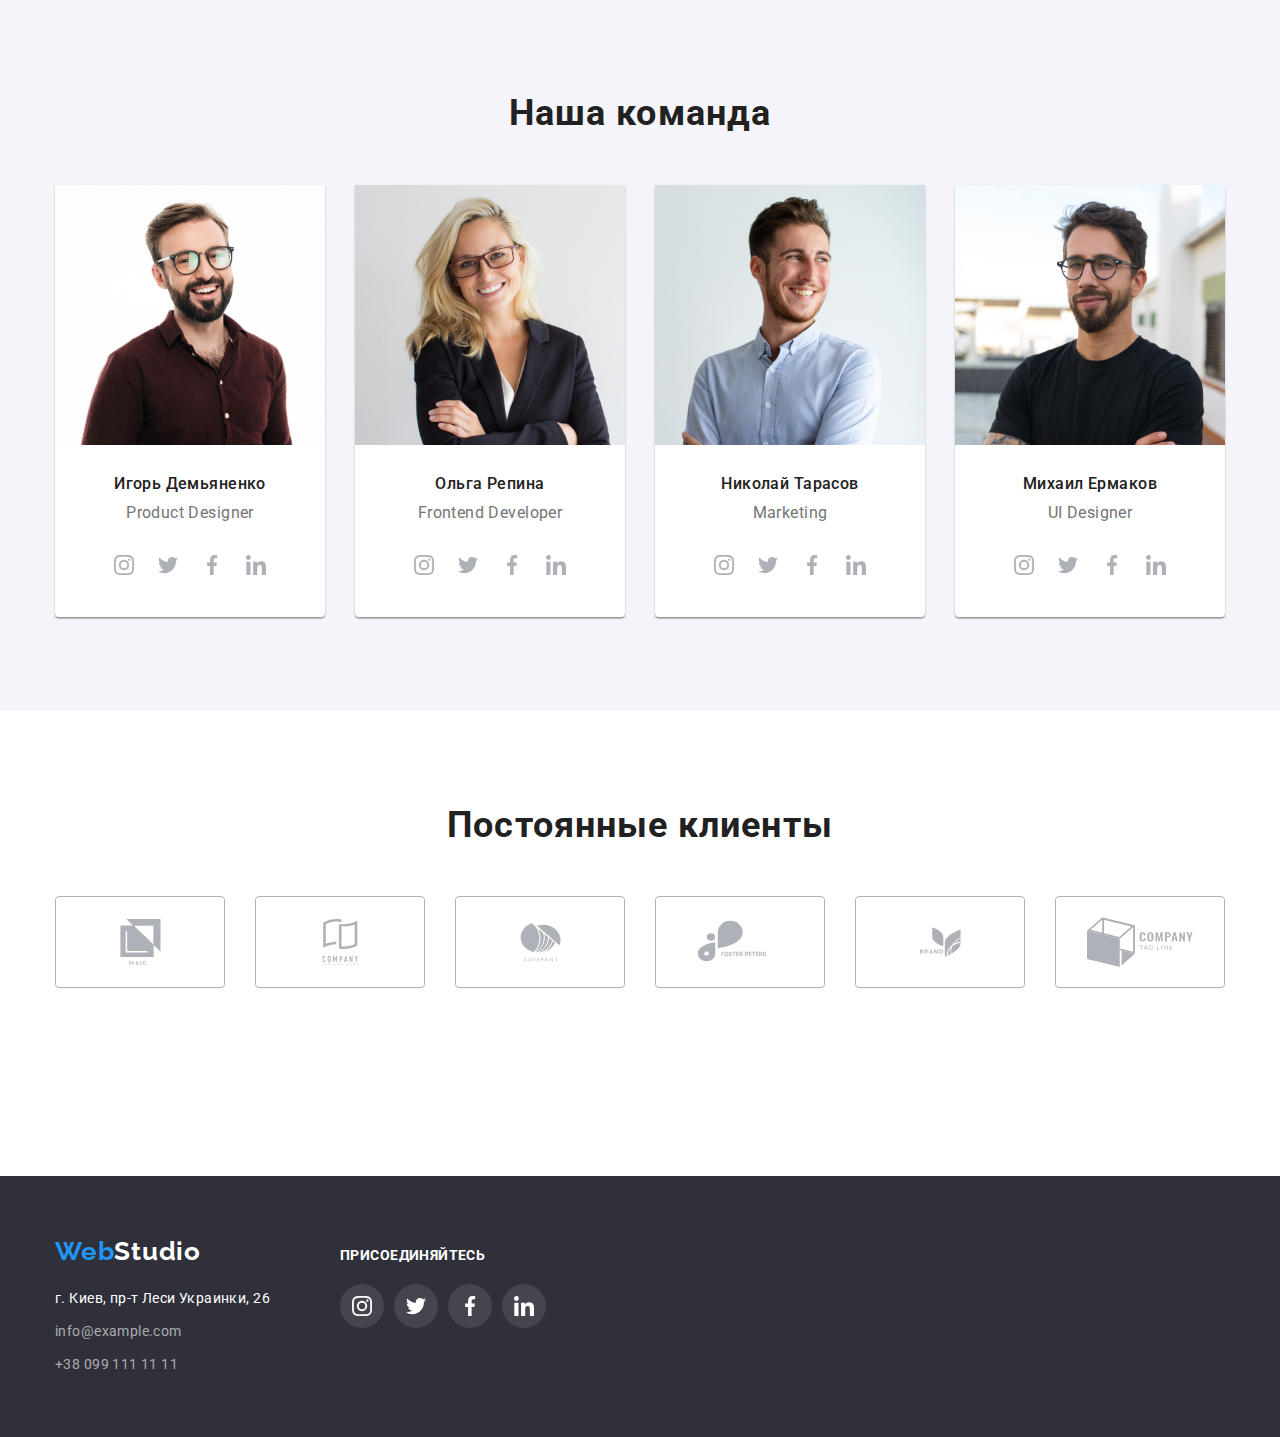
==== commit c004f08e: "до секції "Чем мы занимаемся" додав текст з фоном" ====
--- a/index.html
+++ b/index.html
@@ -121,15 +121,15 @@
           <h2 class="work-title">Чем мы занимаемся</h2>
 
           <ul class="work-list list">
-            <li class="work-image">
+            <li class="work-image work-item">
               <img src="./images/img1.jpg" alt="project" width="370" height="294" />
               <p class="work-text">Десктопные приложения</p>
             </li>
-            <li class="work-image">
+            <li class="work-image work-item">
               <img src="./images/img2.jpg" alt="project" width="370" height="294" />
               <p class="work-text">Мобильные приложения</p>
             </li>
-            <li class="work-image">
+            <li class="work-image work-item">
               <img src="./images/img3.jpg" alt="project" width="370" height="294" />
               <p class="work-text">Дизайнерские решения</p>
             </li>
--- a/css/styles.css
+++ b/css/styles.css
@@ -120,8 +120,8 @@
 }
 
 
-.header-content .link :hover,
-.header-content .link :focus{
+.header-content .link:hover,
+.header-content .link:focus{
     color: var(--link-color);
 }
 
@@ -352,10 +352,55 @@
     margin-right: auto;
     font-size: 16px;
     line-height: 1.87;
-    
-    
-}
-
+    color: var(--primary-text-color); 
+}
+
+.project-shadow:hover,
+.project-shadow:focus {
+  box-shadow: 0px 1px 1px rgba(0, 0, 0, 0.12), 0px 4px 4px rgba(0, 0, 0, 0.06),
+    1px 4px 6px rgba(0, 0, 0, 0.16);
+}
+
+.project-shadow {
+    display: block;
+    cursor: pointer;
+}
+.project-slider {
+    position: relative;
+    overflow: hidden;
+  }
+  
+  .project-desc {
+    position: absolute;
+  
+    width: 100%;
+    height: 100%;
+  
+    top: 0;
+    transform: translateY(100%);
+  
+    padding: 63px 24px;
+  
+    text-align: center;
+  
+    font-weight: 400;
+    font-size: 18px;
+    line-height: 1.55;
+    letter-spacing: 0.03em;
+  
+    color: var(--secondary-text-color);
+  
+    background-color: rgba(33, 150, 243, 0.9);
+  
+    transition: transform 250ms cubic-bezier(0.4, 0, 0.2, 1);
+  }
+  
+  .project-card:hover .project-desc,
+  .project-card:focus .project-desc {
+    transform: translateY(0);
+  }
+
+/*hero*/
 .section.hero {
     background-color: #2f303a;
     text-align: center;
@@ -480,11 +525,13 @@
 
 
 .work-title {
-       font-weight: 700;
+       
+    font-weight: 700;
        font-size: 36px;
        line-height: 1.16;
        text-align: center;
         margin-bottom: 50px;
+        letter-spacing: 0.03em;
 
        color: var(--title-text-color);
    }
@@ -528,7 +575,31 @@
     margin-left: 30px;
 }
 
-
+  .work-item {
+    position: relative;
+  }
+  
+  .work-text {
+    position: absolute;
+  
+    display: flex;
+    justify-content: center;
+    align-items: center;
+  
+    left: 0;
+    bottom: 0;
+  
+    width: 100%;
+    min-height: 70px;
+  
+    font-weight: 700;
+    line-height: 1.14px;
+  
+    text-transform: uppercase;
+  
+    color: var(--secondary-text-color);
+    background: rgba(47, 48, 58, 0.8);
+  }
   /* team */
 
 
@@ -645,15 +716,16 @@
     height: 92px;
     border: 1px solid #afb1b8;
     border-radius: 4px;
-    color: var(----main-icon-color);
+    color: #afb1b8;
   }
   .clients-icon {
     fill: currentColor;
   }
   .clients-icon-link:hover,
   .clients-icon-link:focus {
-    color: var(--secondary-text-color);
-    background-color: var(--link-color);
+    color: var(--link-color);
+    background-color: var(--secondary-text-color);
+    border-color: var(--link-color);
   }
  
 
@@ -759,6 +831,7 @@
     align-items: baseline;
     padding: 0;
     justify-content: center;
+    color: var(--secondary-text-color);
     
   }
   .footer-link-icon {
@@ -778,7 +851,7 @@
   .footer-link-icon:hover,
   .footer-link-icon:focus {
     background-color: #2196f3;
-    color: #ffffff;
+    color: var(--secondary-text-color);
   }
 
   
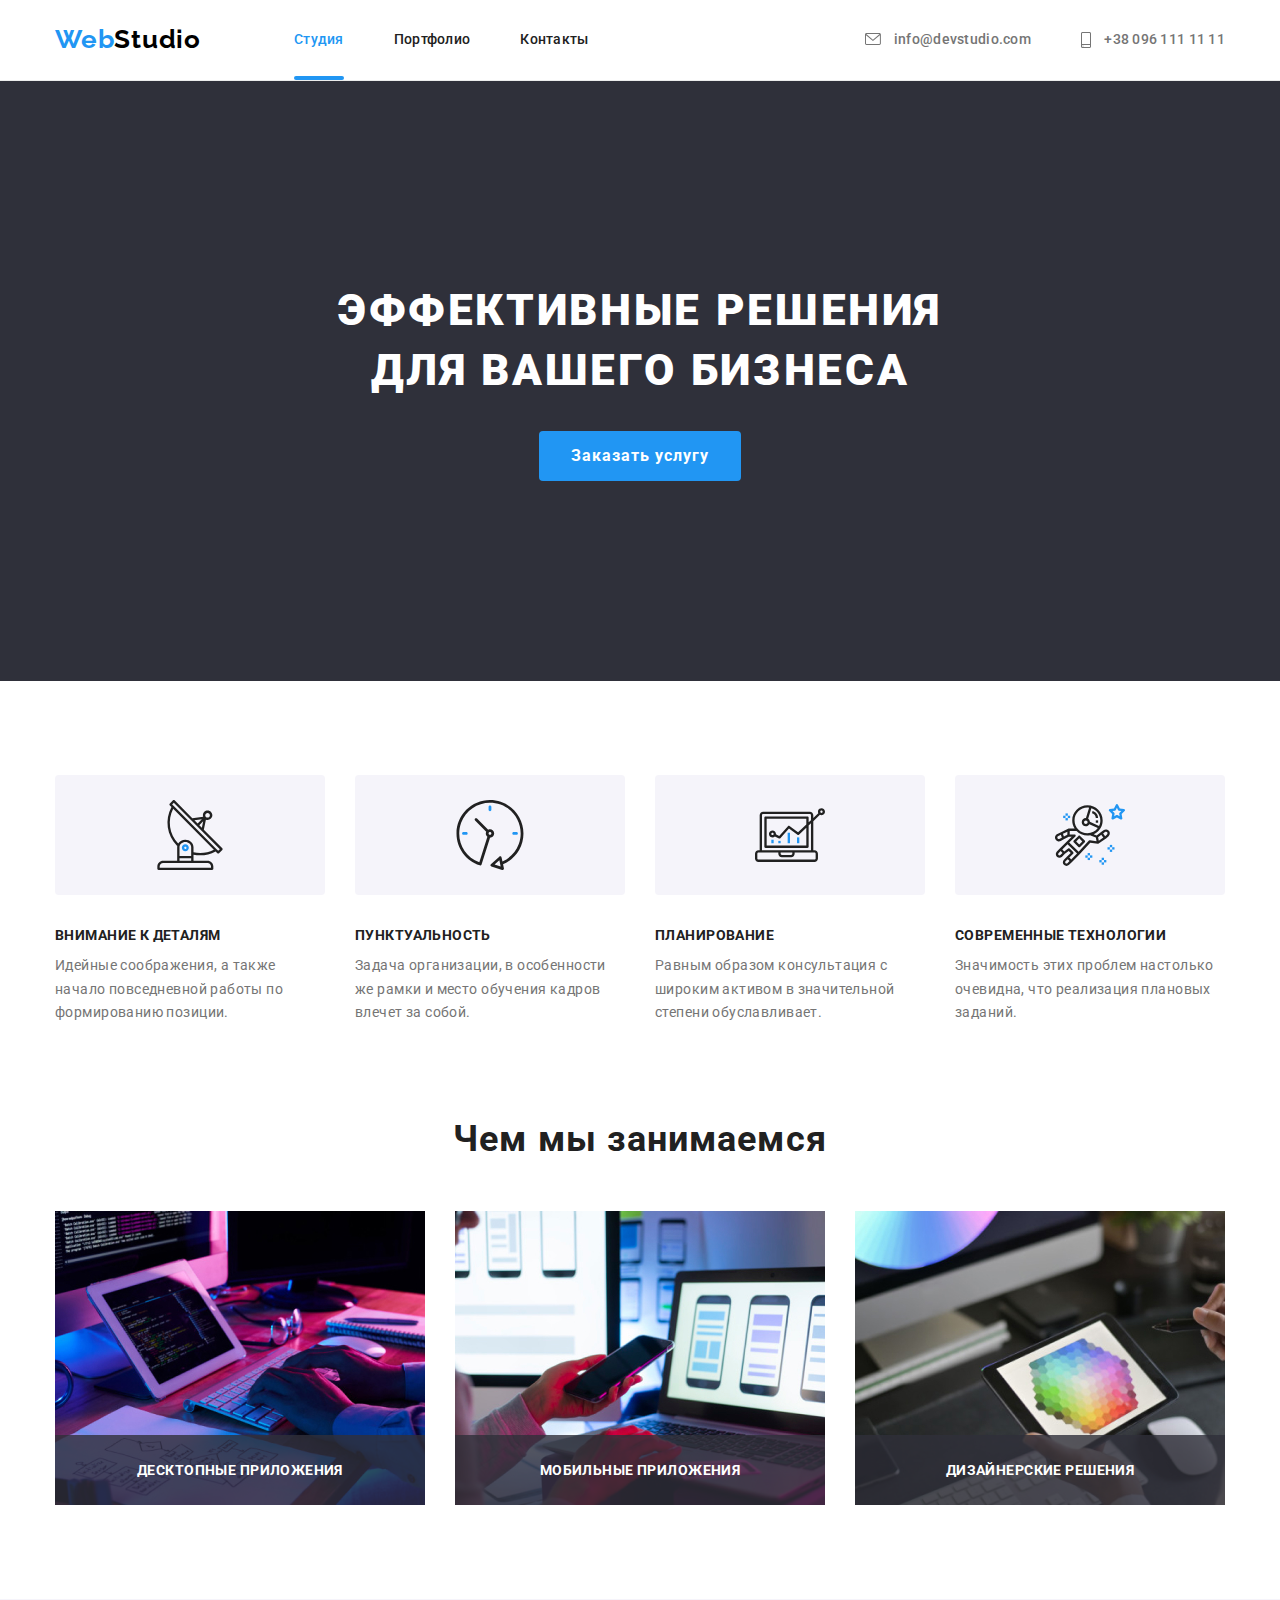
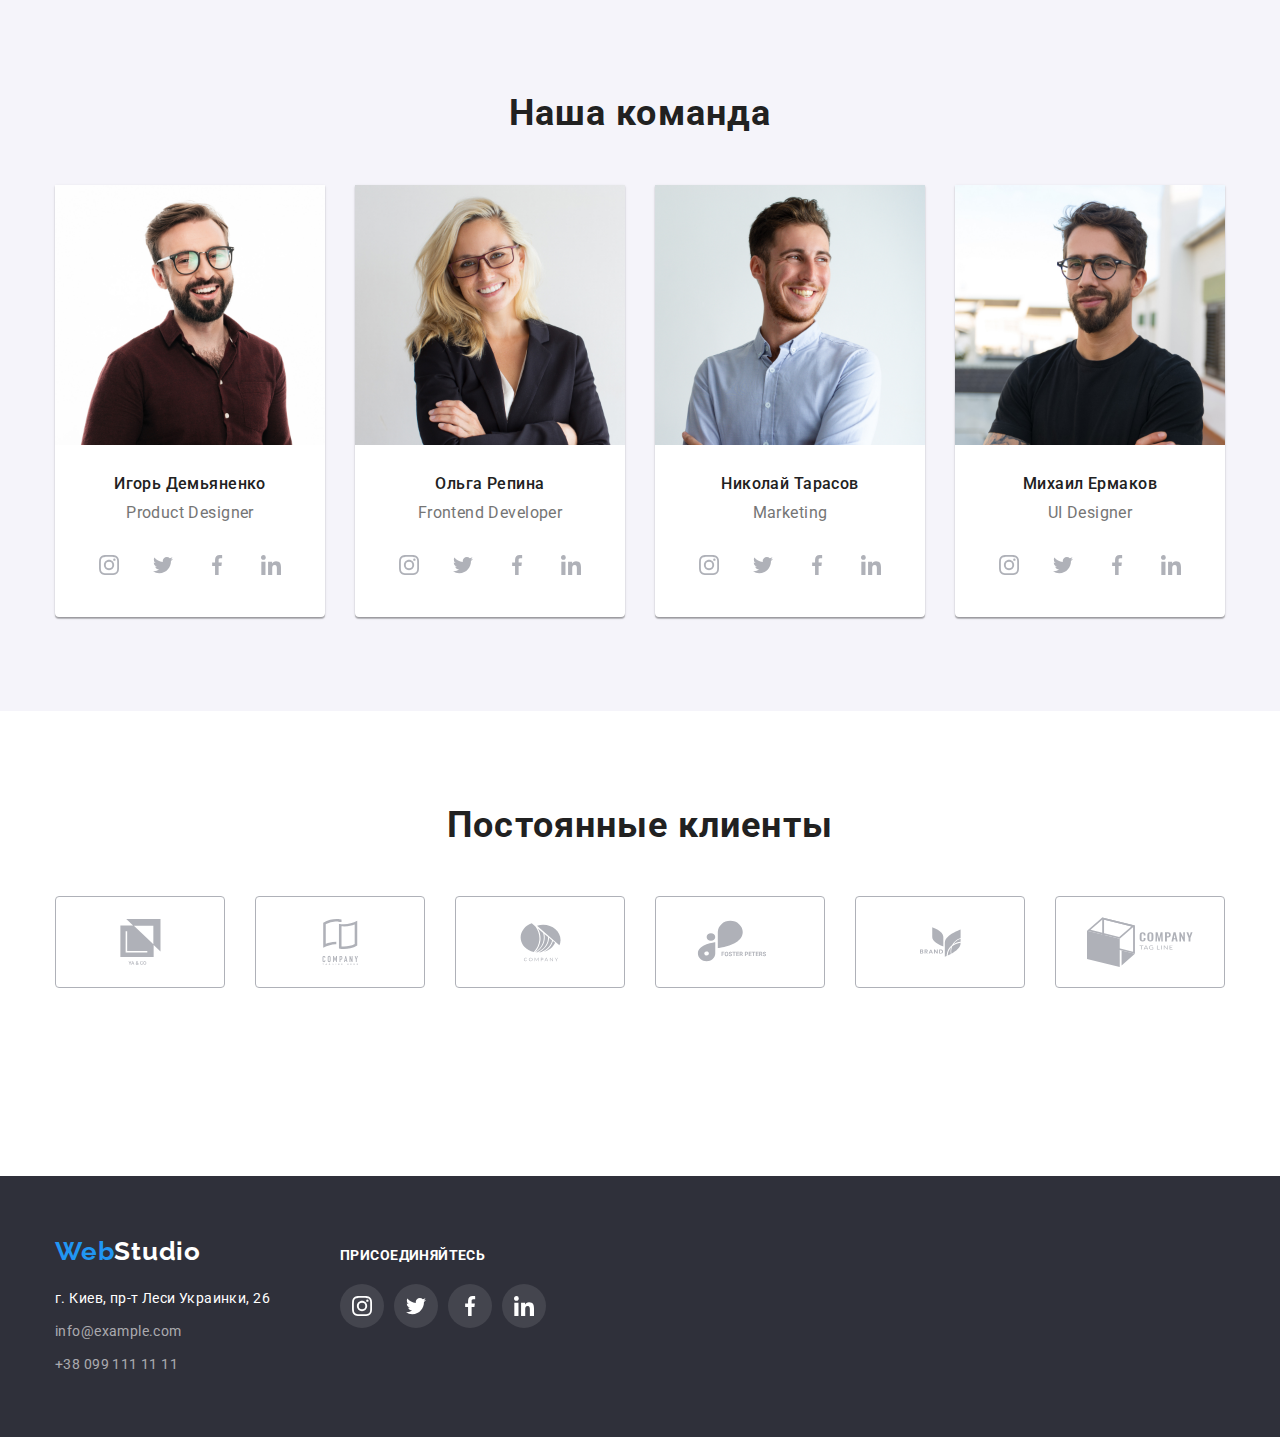
==== commit d4b477fe: "виправлення" ====
--- a/index.html
+++ b/index.html
@@ -65,13 +65,10 @@
         <div class="backdrop is-hidden" data-modal>
           <div class="modal">
             <button class="modal-button" type="button" data-modal-close>
-              <svg width="11" height="11" class="icon-close">
-                <use href="./images/close-icon.svg"></use>
+              <svg class="icon-close" width="18" height="18">
+                <use href="./images/symbol-defs.svg#icon-icon-close"></use>
               </svg>
             </button>
-            <p class="modal-text">
-              hello world
-            </p>
           </div>
         </div>
       </section>
@@ -122,16 +119,22 @@
 
           <ul class="work-list list">
             <li class="work-image work-item">
-              <img src="./images/img1.jpg" alt="project" width="370" height="294" />
-              <p class="work-text">Десктопные приложения</p>
+              <div class="work-serv">
+                <img src="./images/img1.jpg" alt="project" width="370" height="294" />
+                <p class="work-text">Десктопные приложения</p>
+              </div>
             </li>
             <li class="work-image work-item">
-              <img src="./images/img2.jpg" alt="project" width="370" height="294" />
-              <p class="work-text">Мобильные приложения</p>
+              <div class="work-serv">
+                <img src="./images/img2.jpg" alt="project" width="370" height="294" />
+                <p class="work-text">Мобильные приложения</p>
+              </div>
             </li>
             <li class="work-image work-item">
-              <img src="./images/img3.jpg" alt="project" width="370" height="294" />
-              <p class="work-text">Дизайнерские решения</p>
+              <div class="work-serv">
+                <img src="./images/img3.jpg" alt="project" width="370" height="294" />
+                <p class="work-text">Дизайнерские решения</p>
+              </div>
             </li>
           </ul>
         </div>
@@ -148,28 +151,28 @@
                 <h3 class="team-name">Игорь Демьяненко</h3>
                 <p class="team-job">Product Designer</p>
                 <ul class="team-social-icons list">
-                  <li>
+                  <li class="icon-social">
                     <a class="social-link-icon" href="">
                       <svg class="social-icon" width="20px" height="20px">
                         <use href="./images/icons.svg#icon-instagram"></use>
                       </svg>
                     </a>
                   </li>
-                  <li>
+                  <li class="icon-social">
                     <a class="social-link-icon" href="">
                       <svg class="social-icon" width="20px" height="20px">
                         <use href="./images/icons.svg#icon-twitter"></use>
                       </svg>
                     </a>
                   </li>
-                  <li>
+                  <li class="icon-social">
                     <a class="social-link-icon" href="">
                       <svg class="social-icon" width="20px" height="20px">
                         <use href="./images/icons.svg#icon-facebook"></use>
                       </svg>
                     </a>
                   </li>
-                  <li>
+                  <li class="icon-social">
                     <a class="social-link-icon" href="">
                       <svg class="social-icon" width="20px" height="20px">
                         <use href="./images/icons.svg#icon-linkedin"></use>
@@ -185,28 +188,28 @@
                 <h3 class="team-name">Ольга Репина</h3>
                 <p class="team-job">Frontend Developer</p>
                 <ul class="team-social-icons list">
-                  <li>
+                  <li class="icon-social">
                     <a class="social-link-icon" href="">
                       <svg class="social-icon" width="20px" height="20px">
                         <use href="./images/icons.svg#icon-instagram"></use>
                       </svg>
                     </a>
                   </li>
-                  <li>
+                  <li class="icon-social">
                     <a class="social-link-icon" href="">
                       <svg class="social-icon" width="20px" height="20px">
                         <use href="./images/icons.svg#icon-twitter"></use>
                       </svg>
                     </a>
                   </li>
-                  <li>
+                  <li class="icon-social">
                     <a class="social-link-icon" href="">
                       <svg class="social-icon" width="20px" height="20px">
                         <use href="./images/icons.svg#icon-facebook"></use>
                       </svg>
                     </a>
                   </li>
-                  <li>
+                  <li class="icon-social">
                     <a class="social-link-icon" href="">
                       <svg class="social-icon" width="20px" height="20px">
                         <use href="./images/icons.svg#icon-linkedin"></use>
@@ -222,28 +225,28 @@
                 <h3 class="team-name">Николай Тарасов</h3>
                 <p class="team-job">Marketing</p>
                 <ul class="team-social-icons list">
-                  <li>
+                  <li class="icon-social">
                     <a class="social-link-icon" href="">
                       <svg class="social-icon" width="20px" height="20px">
                         <use href="./images/icons.svg#icon-instagram"></use>
                       </svg>
                     </a>
                   </li>
-                  <li>
+                  <li class="icon-social">
                     <a class="social-link-icon" href="">
                       <svg class="social-icon" width="20px" height="20px">
                         <use href="./images/icons.svg#icon-twitter"></use>
                       </svg>
                     </a>
                   </li>
-                  <li>
+                  <li class="icon-social">
                     <a class="social-link-icon" href="">
                       <svg class="social-icon" width="20px" height="20px">
                         <use href="./images/icons.svg#icon-facebook"></use>
                       </svg>
                     </a>
                   </li>
-                  <li>
+                  <li class="icon-social">
                     <a class="social-link-icon" href="">
                       <svg class="social-icon" width="20px" height="20px">
                         <use href="./images/icons.svg#icon-linkedin"></use>
@@ -259,28 +262,28 @@
                 <h3 class="team-name">Михаил Ермаков</h3>
                 <p class="team-job">UI Designer</p>
                 <ul class="team-social-icons list">
-                  <li>
+                  <li class="icon-social">
                     <a class="social-link-icon" href="">
                       <svg class="social-icon" width="20" height="20">
                         <use href="./images/icons.svg#icon-instagram"></use>
                       </svg>
                     </a>
                   </li>
-                  <li>
+                  <li class="icon-social">
                     <a class="social-link-icon" href="">
                       <svg class="social-icon" width="20" height="20">
                         <use href="./images/icons.svg#icon-twitter"></use>
                       </svg>
                     </a>
                   </li>
-                  <li>
+                  <li class="icon-social">
                     <a class="social-link-icon" href="">
                       <svg class="social-icon" width="20" height="20">
                         <use href="./images/icons.svg#icon-facebook"></use>
                       </svg>
                     </a>
                   </li>
-                  <li>
+                  <li class="icon-social">
                     <a class="social-link-icon" href="">
                       <svg class="social-icon" width="20" height="20">
                         <use href="./images/icons.svg#icon-linkedin"></use>
@@ -343,7 +346,6 @@
           </ul>
         </div>
       </section>
-
     </main>
 
     <!--Footer-->
@@ -403,9 +405,7 @@
             </li>
           </ul>
         </div>
-
       </div>
-
     </footer>
     <script src="./js/modal.js"></script>
   </body>
--- a/css/styles.css
+++ b/css/styles.css
@@ -137,6 +137,7 @@
     margin-right: auto;
     padding-top: 32px;
     padding-bottom: 32px;
+    transition: color 250ms cubic-bezier(0.4, 0, 0.2, 1);
     
 }
 
@@ -170,6 +171,7 @@
     line-height: 1.14;
     letter-spacing: 0.02em;
   color: var(--primary-text-color);
+  transition: transform 250ms cubic-bezier(0.4, 0, 0.2, 1);
     
 }
 
@@ -267,6 +269,10 @@
 .buttons .button:focus {
     background-color: var(--link-color);
     color: var(--secondary-text-color);
+    transition: color 250ms cubic-bezier(0.4, 0, 0.2, 1), 
+    background-color 250ms cubic-bezier(0.4, 0, 0.2, 1),
+    box-shadow 250ms cubic-bezier(0.4, 0, 0.2, 1);
+
 }
 
 .buttons .button.active {
@@ -368,6 +374,7 @@
 .project-slider {
     position: relative;
     overflow: hidden;
+    transition: transform 250ms cubic-bezier(0.4, 0, 0.2, 1);
   }
   
   .project-desc {
@@ -448,6 +455,8 @@
     background-color: var(--link-color);
     border-radius: 4px;
     border: none;
+    transition: color 250ms cubic-bezier(0.4, 0, 0.2, 1), 
+    background-color 250ms cubic-bezier(0.4, 0, 0.2, 1);
 }
 
 
@@ -575,7 +584,7 @@
     margin-left: 30px;
 }
 
-  .work-item {
+  .work-serv {
     position: relative;
   }
   
@@ -672,7 +681,9 @@
     
     padding: 0;
     justify-content: center;
-  }
+    
+  }
+
   .social-link-icon {
     display: flex;
     justify-content: center;
@@ -681,6 +692,9 @@
     height: 44px;
     border-radius: 50%;
     color: var(--main-icon-color);
+    transition: color 250ms cubic-bezier(0.4, 0, 0.2, 1), 
+    background-color 250ms cubic-bezier(0.4, 0, 0.2, 1);
+    
     
   }
   .social-icon {
@@ -690,6 +704,10 @@
   .social-link-icon:focus {
     background-color: #2196f3;
     color: #ffffff;
+  }
+
+  .icon-social:not(:last-child) {
+    margin-right: 10px;
   }
 
   /*our clients*/
@@ -717,6 +735,8 @@
     border: 1px solid #afb1b8;
     border-radius: 4px;
     color: #afb1b8;
+    transition: color 250ms cubic-bezier(0.4, 0, 0.2, 1), 
+    background-color 250ms cubic-bezier(0.4, 0, 0.2, 1);
   }
   .clients-icon {
     fill: currentColor;
@@ -843,6 +863,8 @@
     border-radius: 50%;
     color: var(----main-icon-color); 
     background-color: rgba(255, 255, 255, 0.1);
+    transition: color 250ms cubic-bezier(0.4, 0, 0.2, 1), 
+    background-color 250ms cubic-bezier(0.4, 0, 0.2, 1);
       }  
       
     .footer-social-link:not(:last-child) {
@@ -855,37 +877,46 @@
   }
 
   
-  /* modal button*/
+  /* modal window*/
+
+ 
+  .backdrop {
+    position: fixed;
+    top: 0;
+    left: 0;
+    width: 100%;
+    height: 100%;
+    background-color: rgba(0, 0, 0, 0.2);
+    transition: opacity 250ms cubic-bezier(0.4, 0, 0.2, 1), visibility 250ms cubic-bezier(0.4, 0, 0.2, 1);
+  }
+  
+  .backdrop.is-hidden {
+    opacity: 0;
+    pointer-events: none;
+    visibility: hidden;
+  }
 
   .modal {
     position: absolute;
-  
     top: 0;
     left: 0;
     top: 50%;
     left: 50%;
     transform: translate(-50%, -50%);
-  
     min-width: 528px;
     min-height: 581px;
-  
     padding: 40px;
-  
     background-color: var(--secondary-text-color);
     box-shadow: 0px 1px 3px rgba(0, 0, 0, 0.12), 0px 1px 1px rgba(0, 0, 0, 0.14),
       0px 2px 1px rgba(0, 0, 0, 0.2);
     border-radius: 4px;
   }
 
-  
-  
-  .icon-close {
+  .modal-button {
     position: absolute;
     top: 0;
     right: 0;
-
     transform: translate(-8px, 8px);
-
     display: flex;
     align-items: center;
     justify-content: center;
@@ -894,43 +925,17 @@
     padding: 0;
     border: 1px solid rgba(0, 0, 0, 0.1);
     border-radius: 50%;
-    background-color: var(--primery-white-coloc);
+    background-color: #ffffff;
+    fill: #000000;
     cursor: pointer;
     box-shadow: 0px 1px 3px rgba(0, 0, 0, 0.12), 0px 1px 1px rgba(0, 0, 0, 0.14), 0px 2px 1px rgba(0, 0, 0, 0.2);
     
   }
   
-  .modal-text {
-    font-family: 'Raleway';
-    font-weight: 700;
-    font-size: 44px;
-    line-height: 1.36;
-  
-    letter-spacing: 0.06em;
-    color: var(--second-logo-color);
-    box-shadow: 1px 2px 3px 3px rgba(0, 0, 0, 0.14);
-    border-radius: 4px;
-  }
-  
-  .backdrop {
-    position: fixed;
-    top: 0;
-    left: 0;
-  
-    z-index: 1;
-  
-    width: 100%;
-    height: 100%;
-  
-    background-color: rgba(0, 0, 0, 0.2);
-    transition: opacity 250ms cubic-bezier(0.4, 0, 0.2, 1);
-  }
-  
-  .backdrop.is-hidden {
-    opacity: 0;
-    pointer-events: none;
-  }
-
+ 
+
+
+  
   .set-card {
     display: flex;
     margin: calc(-1 * var(--indent) / 2);
